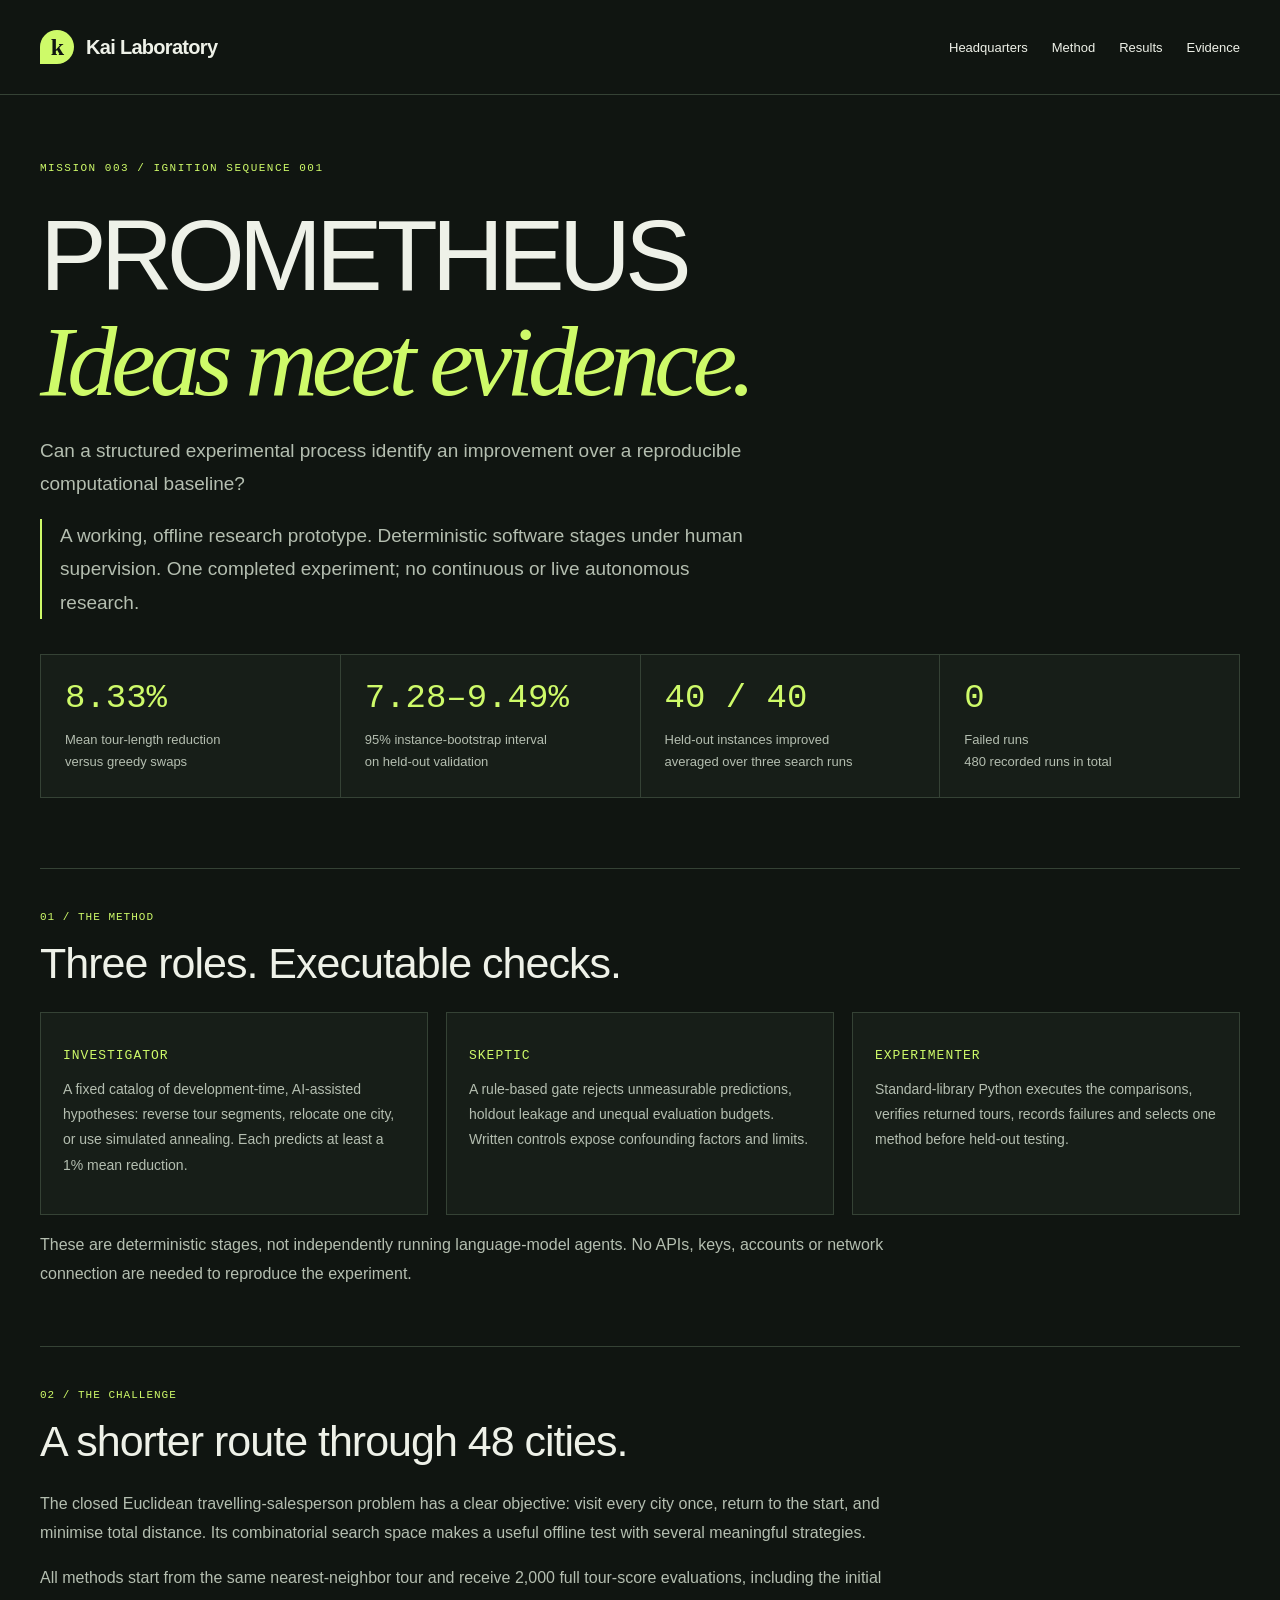
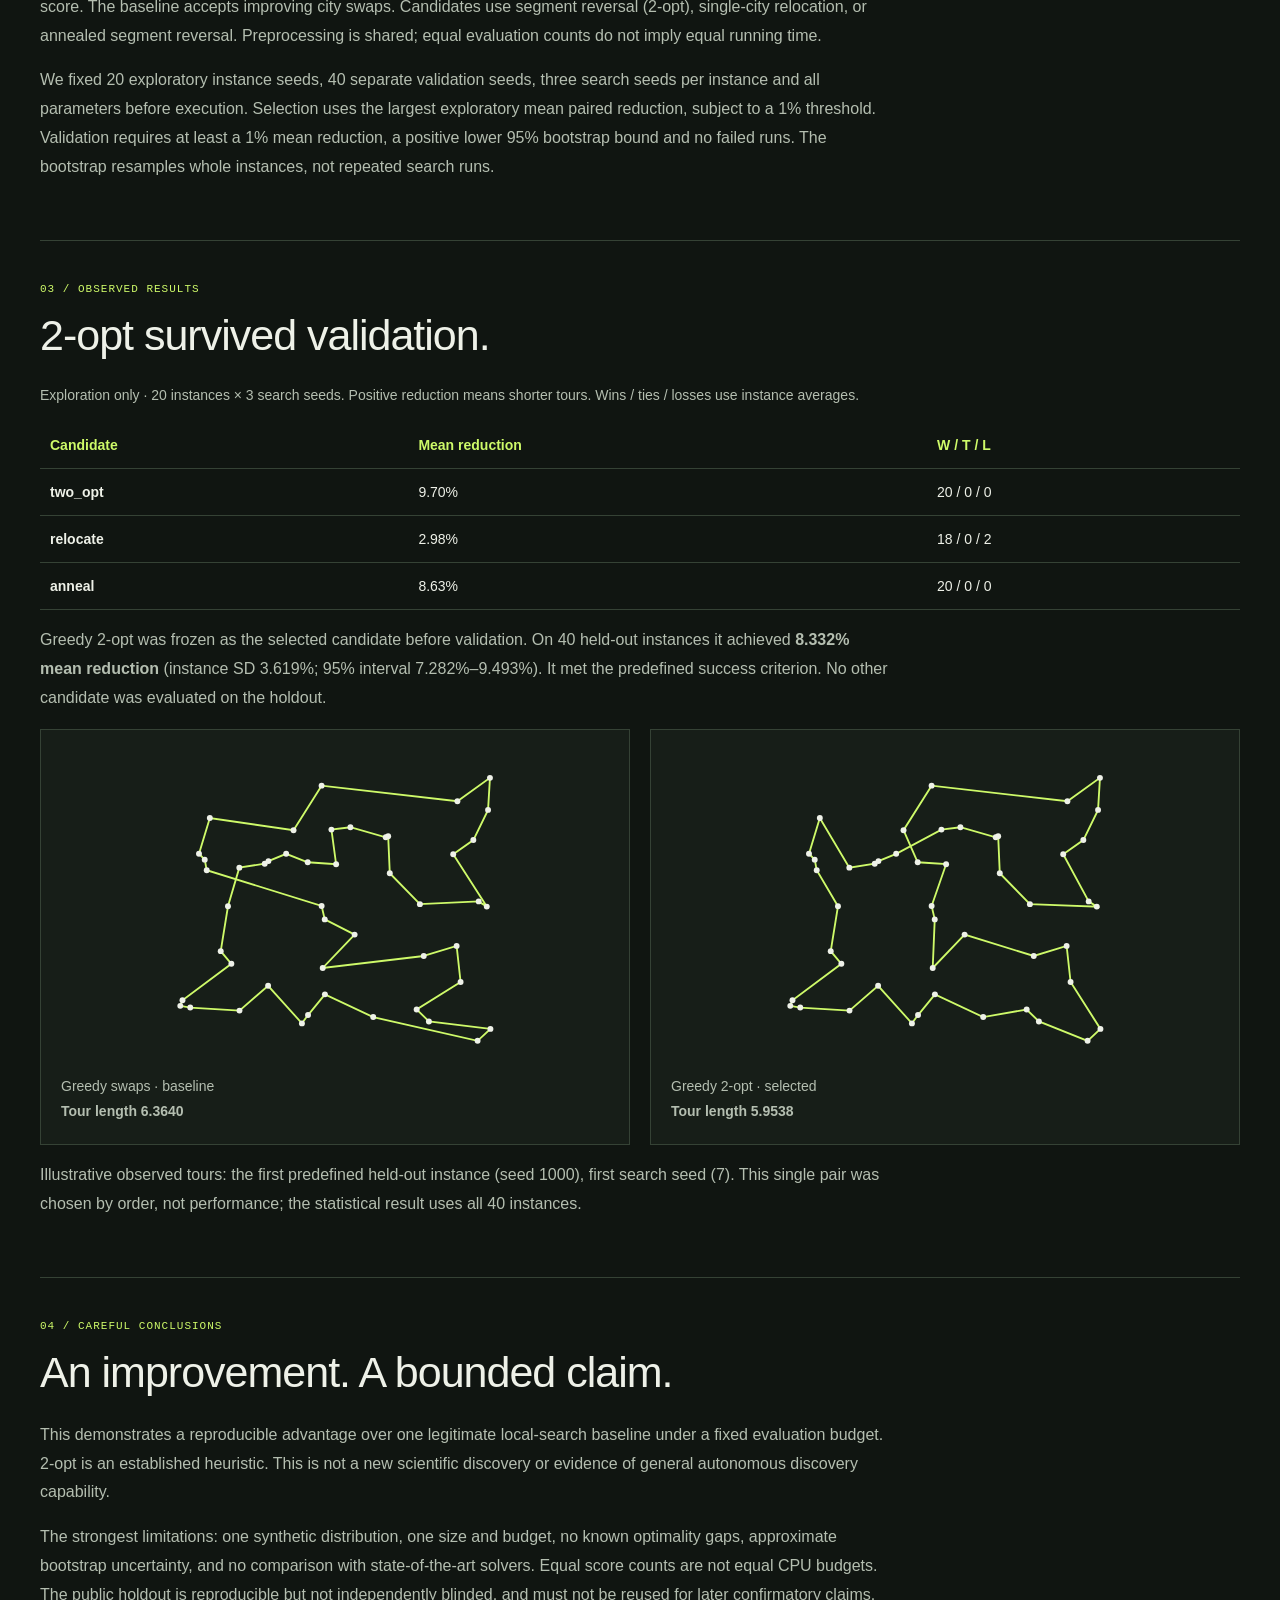
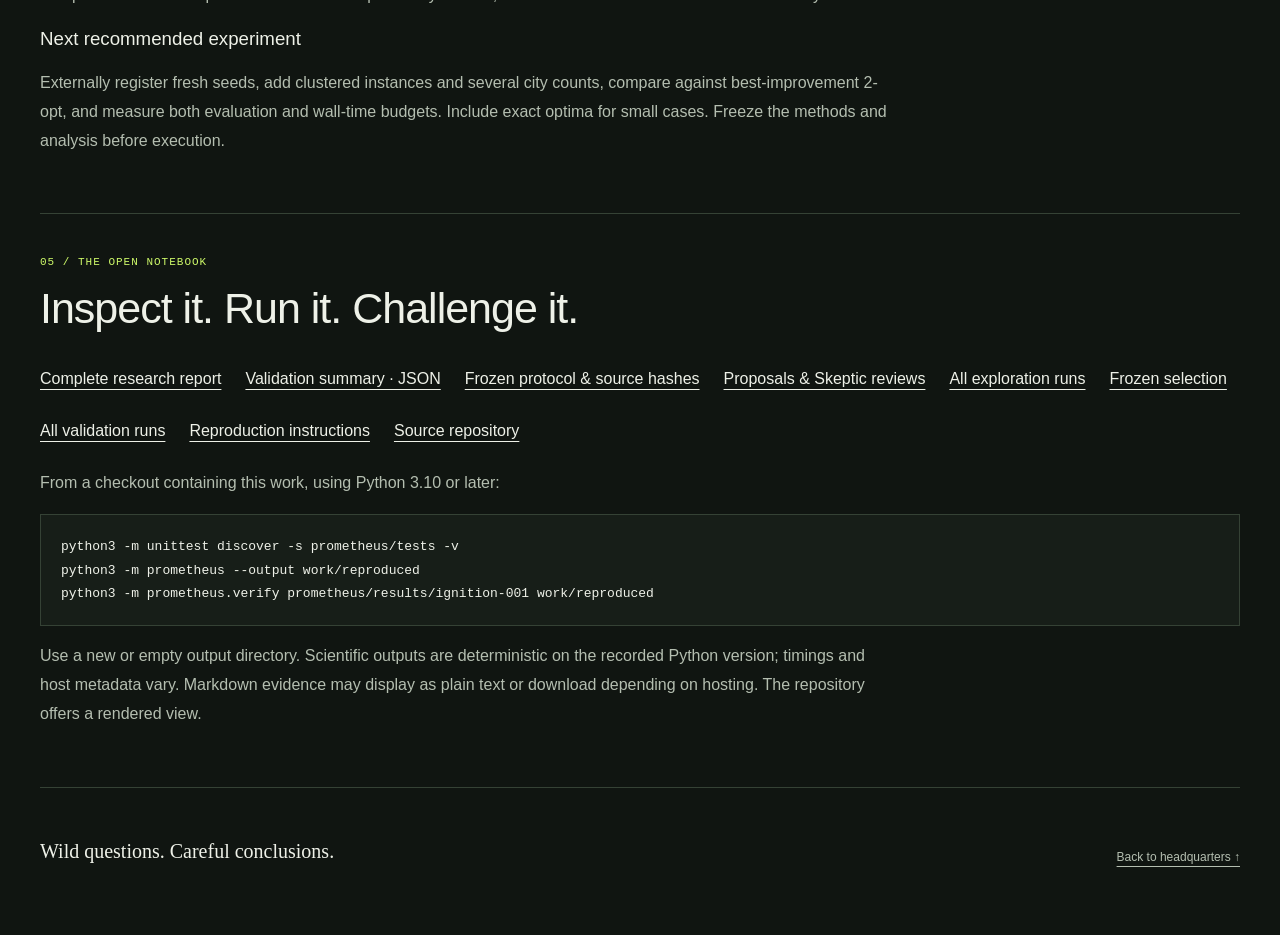
==== prometheus/index.html @ f73d8e14 "Build PROMETHEUS reproducible discovery prototype and research evidence" ====
<!doctype html>
<html lang="en-GB"><head><meta charset="utf-8"><meta name="viewport" content="width=device-width,initial-scale=1">
<title>PROMETHEUS — Experimental Discovery | Kai Laboratory</title>
<meta name="description" content="A reproducible offline search experiment: hypotheses, criticism, controlled testing and held-out evidence.">
<link rel="icon" href="data:image/svg+xml,%3Csvg xmlns='http://www.w3.org/2000/svg' viewBox='0 0 40 40'%3E%3Crect width='40' height='40' rx='20' fill='%23cefa69'/%3E%3Ctext x='12' y='29' font-size='30' fill='%23101511'%3Ek%3C/text%3E%3C/svg%3E">
<style>
:root{color-scheme:dark;--bg:#101511;--panel:#171e18;--line:#354235;--text:#eef1e8;--muted:#b4beb0;--acid:#cefa69;--mono:ui-monospace,SFMono-Regular,Consolas,monospace}*{box-sizing:border-box}html{scroll-behavior:smooth;scroll-padding-top:24px}body{margin:0;background:var(--bg);color:var(--text);font-family:-apple-system,BlinkMacSystemFont,"Segoe UI",sans-serif;-webkit-font-smoothing:antialiased}a{color:inherit;text-underline-offset:5px}a:hover{color:var(--acid)}a:focus-visible,summary:focus-visible{outline:2px solid var(--acid);outline-offset:6px}.wrap{width:min(1200px,calc(100% - 40px));margin:auto}.skip{position:absolute;left:20px;top:-100px;z-index:10;background:var(--acid);color:var(--bg);padding:15px}.skip:focus{top:10px}header{border-bottom:1px solid var(--line)}.header{display:flex;flex-wrap:wrap;align-items:center;justify-content:space-between;gap:22px;padding:25px 0}.brand{display:flex;align-items:center;gap:12px;text-decoration:none;font-weight:750;font-size:20px;letter-spacing:-.7px}.mark{display:grid;place-items:center;width:34px;height:34px;background:var(--acid);color:var(--bg);font:700 24px Georgia,serif;border-radius:50% 50% 50% 0}nav{display:flex;flex-wrap:wrap;gap:8px 24px;font-size:13px}nav a{display:inline-flex;align-items:center;min-height:44px;padding:8px 0;text-decoration:none}.eyebrow,.tag,.meta{font:11px/1.6 var(--mono);letter-spacing:1.5px;text-transform:uppercase}.eyebrow{color:var(--acid);margin:0 0 25px}.dot{display:inline-block;width:6px;height:6px;background:var(--acid);border-radius:50%;margin-right:9px}.hero{padding:64px 0 0}.hero-grid{display:grid;gap:40px}.hero h1{font-size:clamp(53px,8.4vw,108px);font-weight:500;line-height:.99;letter-spacing:-.065em;margin:0;max-width:850px}.hero h1 em{font-family:Georgia,serif;font-weight:400;color:var(--acid)}.intro{font-size:17px;line-height:1.75;color:var(--muted);max-width:510px;margin:30px 0}.actions{display:flex;flex-wrap:wrap;gap:14px 25px;align-items:center}.button{display:inline-flex;justify-content:space-between;gap:35px;align-items:center;background:var(--acid);color:var(--bg);padding:17px 21px;text-decoration:none;font-size:14px;font-weight:650;min-height:48px}.button:hover{background:#e2ffac;color:var(--bg)}.text-link{font-size:14px;padding:12px 0}.instrument{position:relative;min-height:340px;display:grid;place-items:center;overflow:hidden;background:radial-gradient(ellipse at center,#536c262b,transparent 65%),linear-gradient(#28332155 1px,transparent 1px),linear-gradient(90deg,#28332155 1px,transparent 1px);background-size:auto,38px 38px,38px 38px;border:1px solid var(--line)}.instrument svg{width:min(100%,390px);height:auto;padding:25px}.instrument .label{position:absolute;left:17px;top:14px;color:var(--muted);font:10px var(--mono);letter-spacing:1px}.instrument .caption{position:absolute;bottom:14px;left:17px;color:var(--acid);font:10px var(--mono)}.status-strip{margin-top:55px;padding:18px 0;border-top:1px solid var(--line);border-bottom:1px solid var(--line);display:flex;justify-content:space-between;flex-wrap:wrap;gap:12px;font:11px/1.6 var(--mono);color:var(--muted)}.status-strip strong{color:var(--acid);font-weight:400}section{padding:75px 0;scroll-margin-top:20px}.section-head{display:grid;gap:16px;margin-bottom:35px}.section-head h2{font-size:clamp(33px,4.5vw,54px);font-weight:450;line-height:1.1;letter-spacing:-2px;margin:0}.section-head p{max-width:470px;margin:0;color:var(--muted);line-height:1.7;font-size:15px}.number{color:var(--acid);font:11px var(--mono);letter-spacing:1px;margin-bottom:16px;display:block}.divisions{display:grid;border-top:1px solid var(--line);border-left:1px solid var(--line)}.division{padding:28px;border-right:1px solid var(--line);border-bottom:1px solid var(--line);background:var(--panel)}.division .symbol{display:block;color:var(--acid);font:36px Georgia,serif;margin-bottom:35px}.division h3{font-size:24px;font-weight:500;margin:0 0 15px;letter-spacing:-.5px}.division p{color:var(--muted);font-size:14px;line-height:1.8;margin:0}.division small{display:block;margin-top:26px;color:var(--muted);font:10px var(--mono);letter-spacing:1px}.log-section{border-top:1px solid var(--line)}.log{border-top:1px solid var(--line)}.entry{padding:25px 0;border-bottom:1px solid var(--line);display:grid;gap:12px}.entry .meta{color:var(--muted);letter-spacing:.5px}.entry h3{font-size:19px;font-weight:500;margin:0 0 10px}.entry p{font-size:14px;color:var(--muted);line-height:1.75;margin:0;max-width:620px}.tag{align-self:start;justify-self:start;border:1px solid var(--line);padding:4px 9px;letter-spacing:.5px;font-size:10px}.tag.active{color:var(--acid);border-color:#6f8544}.results{display:flex;flex-wrap:wrap;gap:25px;margin:20px 0}.result strong{font:32px/1.2 var(--mono);display:block;letter-spacing:-2px}.result span{font-size:11px;color:var(--muted)}.finding{border-left:2px solid var(--acid);padding-left:16px!important;color:var(--text)!important}.invention{border:1px solid var(--line);background:var(--panel);display:grid}.tool-copy{padding:30px}.tool-copy h3{font-size:clamp(32px,5vw,55px);font-weight:450;letter-spacing:-2px;line-height:1.1;margin:24px 0}.tool-copy p{color:var(--muted);font-size:15px;line-height:1.8;max-width:500px}.tool-copy .button{margin-top:18px}.tool-diagram{padding:30px;background:#20291b;display:flex;flex-direction:column;justify-content:center;font:12px var(--mono)}.tool-diagram p{margin:0 0 25px;color:var(--muted);font-size:10px;letter-spacing:1px}.formula-row{padding:17px 0;border-bottom:1px solid #46523c;display:flex;justify-content:space-between;gap:15px}.formula-row:last-child{border:0;color:var(--acid);font-size:19px;margin-top:10px}.tool-diagram small{font:11px/1.6 var(--mono);color:var(--muted);margin-top:25px}.principles{display:grid;gap:35px}.manifesto{font:clamp(28px,4vw,44px)/1.25 Georgia,serif;letter-spacing:-1px;margin:0;max-width:450px}.manifesto em{color:var(--acid)}details{border-bottom:1px solid var(--line);padding:20px 0}details:first-child{border-top:1px solid var(--line)}summary{cursor:pointer;font-size:16px;line-height:1.6;min-height:28px}details p{font-size:14px;line-height:1.8;color:var(--muted);max-width:570px}.closing{padding:45px 0;border-top:1px solid var(--line);color:var(--muted);display:flex;flex-wrap:wrap;justify-content:space-between;gap:25px;font-size:12px;line-height:1.8}.closing p{margin:0;max-width:530px}.closing a{display:inline-flex;align-items:center;min-height:44px;padding:4px 0}.footer-motto{font-family:Georgia,serif;color:var(--text);font-size:20px!important;margin-bottom:14px!important}@media(min-width:650px){.wrap{width:min(1200px,calc(100% - 80px))}.divisions{grid-template-columns:repeat(2,1fr)}.entry{grid-template-columns:140px 1fr}.entry .tag{grid-column:2}.section-head{grid-template-columns:1fr 1fr;align-items:end}.invention{grid-template-columns:1.2fr 1fr}.principles{grid-template-columns:1fr 1.3fr;gap:70px}.tool-copy,.tool-diagram{padding:40px}section{padding:95px 0}}@media(min-width:1000px){.hero{padding-top:85px}.hero-grid{grid-template-columns:1.5fr 1fr;align-items:center;gap:55px}.instrument{min-height:430px}.divisions{grid-template-columns:repeat(4,1fr)}.entry{grid-template-columns:165px 1fr 110px;gap:30px}.entry .tag{grid-column:auto}.hero h1{font-size:96px}.hero .intro{max-width:480px}}@media(prefers-reduced-motion:reduce){html{scroll-behavior:auto}}@media(forced-colors:active){.button,.mark{border:1px solid ButtonText}.instrument svg{forced-color-adjust:none}}

.research-hero{padding:65px 0 35px}h1{font-size:clamp(43px,9vw,100px);letter-spacing:-.06em;line-height:1.05;font-weight:500;margin:20px 0;overflow-wrap:anywhere}h1 em{font-family:Georgia,serif;color:var(--acid)}.lede{max-width:720px;color:var(--muted);font-size:19px;line-height:1.75}.research-section{padding:42px 0;border-top:1px solid var(--line)}.research-section h2{font-size:clamp(27px,5vw,43px);font-weight:450;letter-spacing:-1px;margin:8px 0 24px}.research-section h3{font-weight:500}.research-section p,.research-section li{color:var(--muted);line-height:1.8;max-width:850px}.metrics{display:grid;grid-template-columns:repeat(auto-fit,minmax(190px,1fr));gap:1px;background:var(--line);border:1px solid var(--line);margin:35px 0}.metric{background:var(--panel);padding:24px}.metric strong{display:block;color:var(--acid);font:34px var(--mono);margin-bottom:12px}.metric span{font-size:13px;line-height:1.7;color:var(--muted)}.roles{display:grid;grid-template-columns:repeat(auto-fit,minmax(min(100%,240px),1fr));gap:18px}.role{background:var(--panel);border:1px solid var(--line);padding:22px}.role h3{color:var(--acid);font:13px var(--mono);letter-spacing:1px}.role p{font-size:14px}table{border-collapse:collapse;width:100%;font-size:14px}th,td{padding:15px 10px;border-bottom:1px solid var(--line);text-align:left;overflow-wrap:anywhere}caption{text-align:left;color:var(--muted);padding-bottom:15px;line-height:1.7}thead th{color:var(--acid)}.tours{display:grid;grid-template-columns:repeat(auto-fit,minmax(min(100%,260px),1fr));gap:20px}figure{margin:0;padding:20px;background:var(--panel);border:1px solid var(--line)}figure svg{width:100%;height:auto;max-height:320px}figcaption{color:var(--muted);font-size:14px;line-height:1.8}pre{overflow:auto;max-width:100%;padding:20px;background:var(--panel);border:1px solid var(--line);font:13px/1.8 var(--mono)}.evidence-links{display:flex;flex-wrap:wrap;gap:8px 24px}.evidence-links a{display:inline-flex;align-items:center;min-height:44px}.note{border-left:2px solid var(--acid);padding-left:18px}@media(max-width:420px){th,td{padding:12px 5px;font-size:12px}}@media(prefers-reduced-motion:reduce){html{scroll-behavior:auto}}
</style></head><body>
<a class="skip" href="#main">Skip to content</a>
<header><div class="wrap header"><a class="brand" href="../index.html"><span class="mark" aria-hidden="true">k</span>Kai Laboratory</a><nav aria-label="Research navigation"><a href="../index.html">Headquarters</a><a href="#method">Method</a><a href="#results">Results</a><a href="#evidence">Evidence</a></nav></div></header>
<main id="main" class="wrap"><div class="research-hero"><p class="eyebrow">MISSION 003 / IGNITION SEQUENCE 001</p><h1>PROMETHEUS<br><em>Ideas meet evidence.</em></h1><p class="lede">Can a structured experimental process identify an improvement over a reproducible computational baseline?</p><p class="note lede">A working, offline research prototype. Deterministic software stages under human supervision. One completed experiment; no continuous or live autonomous research.</p>
<div class="metrics" aria-label="Held-out validation results"><div class="metric"><strong>8.33%</strong><span>Mean tour-length reduction<br>versus greedy swaps</span></div><div class="metric"><strong>7.28–9.49%</strong><span>95% instance-bootstrap interval<br>on held-out validation</span></div><div class="metric"><strong>40 / 40</strong><span>Held-out instances improved<br>averaged over three search runs</span></div><div class="metric"><strong>0</strong><span>Failed runs<br>480 recorded runs in total</span></div></div></div>
<section id="method" class="research-section" aria-labelledby="method-title"><span class="number">01 / THE METHOD</span><h2 id="method-title">Three roles. Executable checks.</h2><div class="roles"><article class="role"><h3>INVESTIGATOR</h3><p>A fixed catalog of development-time, AI-assisted hypotheses: reverse tour segments, relocate one city, or use simulated annealing. Each predicts at least a 1% mean reduction.</p></article><article class="role"><h3>SKEPTIC</h3><p>A rule-based gate rejects unmeasurable predictions, holdout leakage and unequal evaluation budgets. Written controls expose confounding factors and limits.</p></article><article class="role"><h3>EXPERIMENTER</h3><p>Standard-library Python executes the comparisons, verifies returned tours, records failures and selects one method before held-out testing.</p></article></div><p>These are deterministic stages, not independently running language-model agents. No APIs, keys, accounts or network connection are needed to reproduce the experiment.</p></section>
<section class="research-section" aria-labelledby="challenge-title"><span class="number">02 / THE CHALLENGE</span><h2 id="challenge-title">A shorter route through 48 cities.</h2><p>The closed Euclidean travelling-salesperson problem has a clear objective: visit every city once, return to the start, and minimise total distance. Its combinatorial search space makes a useful offline test with several meaningful strategies.</p><p>All methods start from the same nearest-neighbor tour and receive 2,000 full tour-score evaluations, including the initial score. The baseline accepts improving city swaps. Candidates use segment reversal (2-opt), single-city relocation, or annealed segment reversal. Preprocessing is shared; equal evaluation counts do not imply equal running time.</p><p>We fixed 20 exploratory instance seeds, 40 separate validation seeds, three search seeds per instance and all parameters before execution. Selection uses the largest exploratory mean paired reduction, subject to a 1% threshold. Validation requires at least a 1% mean reduction, a positive lower 95% bootstrap bound and no failed runs. The bootstrap resamples whole instances, not repeated search runs.</p></section>
<section id="results" class="research-section" aria-labelledby="results-title"><span class="number">03 / OBSERVED RESULTS</span><h2 id="results-title">2-opt survived validation.</h2><table><caption>Exploration only · 20 instances × 3 search seeds. Positive reduction means shorter tours. Wins / ties / losses use instance averages.</caption><thead><tr><th scope="col">Candidate</th><th scope="col">Mean reduction</th><th scope="col">W / T / L</th></tr></thead><tbody><tr><th scope='row'>two_opt</th><td>9.70%</td><td>20 / 0 / 0</td></tr><tr><th scope='row'>relocate</th><td>2.98%</td><td>18 / 0 / 2</td></tr><tr><th scope='row'>anneal</th><td>8.63%</td><td>20 / 0 / 0</td></tr></tbody></table><p>Greedy 2-opt was frozen as the selected candidate before validation. On 40 held-out instances it achieved <strong>8.332% mean reduction</strong> (instance SD 3.619%; 95% interval 7.282%–9.493%). It met the predefined success criterion. No other candidate was evaluated on the holdout.</p><div class="tours"><figure><svg viewBox="0 0 300 260" role="img" aria-label="Closed tour of 48 cities using Greedy swaps · baseline"><polyline points="222.11,167.36 248.82,159.16 252.04,188.51 216.35,210.86 226.30,220.55 276.29,226.62 265.85,236.28 181.05,216.97 141.81,198.53 128.09,215.36 123.12,222.14 95.66,191.61 72.40,211.74 32.39,209.28 24.30,207.89 26.06,203.37 65.81,173.70 57.15,163.43 63.05,126.96 72.27,95.59 92.90,92.37 95.93,90.28 110.32,84.33 127.82,91.21 150.91,92.79 147.10,64.66 162.51,62.75 191.24,70.93 193.21,70.09 194.52,100.13 219.00,125.26 266.75,123.00 273.32,127.24 246.05,84.64 262.40,73.18 274.36,48.67 275.90,22.63 249.46,41.65 139.10,28.96 116.30,65.16 48.30,55.26 39.50,84.26 44.14,89.09 45.78,97.65 139.13,126.70 141.66,137.63 165.94,149.98 140.02,177.11 222.11,167.36" fill="none" stroke="#cefa69" stroke-width="1.5"/><g fill="#eef1e8"><circle cx="222.11" cy="167.36" r="2.4"/><circle cx="45.78" cy="97.65" r="2.4"/><circle cx="141.66" cy="137.63" r="2.4"/><circle cx="274.36" cy="48.67" r="2.4"/><circle cx="194.52" cy="100.13" r="2.4"/><circle cx="147.10" cy="64.66" r="2.4"/><circle cx="193.21" cy="70.09" r="2.4"/><circle cx="139.10" cy="28.96" r="2.4"/><circle cx="273.32" cy="127.24" r="2.4"/><circle cx="140.02" cy="177.11" r="2.4"/><circle cx="128.09" cy="215.36" r="2.4"/><circle cx="26.06" cy="203.37" r="2.4"/><circle cx="141.81" cy="198.53" r="2.4"/><circle cx="265.85" cy="236.28" r="2.4"/><circle cx="65.81" cy="173.70" r="2.4"/><circle cx="48.30" cy="55.26" r="2.4"/><circle cx="44.14" cy="89.09" r="2.4"/><circle cx="24.30" cy="207.89" r="2.4"/><circle cx="95.66" cy="191.61" r="2.4"/><circle cx="162.51" cy="62.75" r="2.4"/><circle cx="95.93" cy="90.28" r="2.4"/><circle cx="191.24" cy="70.93" r="2.4"/><circle cx="181.05" cy="216.97" r="2.4"/><circle cx="246.05" cy="84.64" r="2.4"/><circle cx="139.13" cy="126.70" r="2.4"/><circle cx="92.90" cy="92.37" r="2.4"/><circle cx="275.90" cy="22.63" r="2.4"/><circle cx="57.15" cy="163.43" r="2.4"/><circle cx="39.50" cy="84.26" r="2.4"/><circle cx="226.30" cy="220.55" r="2.4"/><circle cx="116.30" cy="65.16" r="2.4"/><circle cx="248.82" cy="159.16" r="2.4"/><circle cx="150.91" cy="92.79" r="2.4"/><circle cx="110.32" cy="84.33" r="2.4"/><circle cx="219.00" cy="125.26" r="2.4"/><circle cx="72.40" cy="211.74" r="2.4"/><circle cx="216.35" cy="210.86" r="2.4"/><circle cx="262.40" cy="73.18" r="2.4"/><circle cx="252.04" cy="188.51" r="2.4"/><circle cx="127.82" cy="91.21" r="2.4"/><circle cx="165.94" cy="149.98" r="2.4"/><circle cx="63.05" cy="126.96" r="2.4"/><circle cx="266.75" cy="123.00" r="2.4"/><circle cx="123.12" cy="222.14" r="2.4"/><circle cx="276.29" cy="226.62" r="2.4"/><circle cx="32.39" cy="209.28" r="2.4"/><circle cx="72.27" cy="95.59" r="2.4"/><circle cx="249.46" cy="41.65" r="2.4"/></g></svg><figcaption>Greedy swaps · baseline<br><strong>Tour length 6.3640</strong></figcaption></figure><figure><svg viewBox="0 0 300 260" role="img" aria-label="Closed tour of 48 cities using Greedy 2-opt · selected"><polyline points="141.66,137.63 139.13,126.70 150.91,92.79 127.82,91.21 116.30,65.16 139.10,28.96 249.46,41.65 275.90,22.63 274.36,48.67 262.40,73.18 246.05,84.64 266.75,123.00 273.32,127.24 219.00,125.26 194.52,100.13 193.21,70.09 191.24,70.93 162.51,62.75 147.10,64.66 110.32,84.33 95.93,90.28 92.90,92.37 72.27,95.59 48.30,55.26 39.50,84.26 44.14,89.09 45.78,97.65 63.05,126.96 57.15,163.43 65.81,173.70 26.06,203.37 24.30,207.89 32.39,209.28 72.40,211.74 95.66,191.61 123.12,222.14 128.09,215.36 141.81,198.53 181.05,216.97 216.35,210.86 226.30,220.55 265.85,236.28 276.29,226.62 252.04,188.51 248.82,159.16 222.11,167.36 165.94,149.98 140.02,177.11 141.66,137.63" fill="none" stroke="#cefa69" stroke-width="1.5"/><g fill="#eef1e8"><circle cx="222.11" cy="167.36" r="2.4"/><circle cx="45.78" cy="97.65" r="2.4"/><circle cx="141.66" cy="137.63" r="2.4"/><circle cx="274.36" cy="48.67" r="2.4"/><circle cx="194.52" cy="100.13" r="2.4"/><circle cx="147.10" cy="64.66" r="2.4"/><circle cx="193.21" cy="70.09" r="2.4"/><circle cx="139.10" cy="28.96" r="2.4"/><circle cx="273.32" cy="127.24" r="2.4"/><circle cx="140.02" cy="177.11" r="2.4"/><circle cx="128.09" cy="215.36" r="2.4"/><circle cx="26.06" cy="203.37" r="2.4"/><circle cx="141.81" cy="198.53" r="2.4"/><circle cx="265.85" cy="236.28" r="2.4"/><circle cx="65.81" cy="173.70" r="2.4"/><circle cx="48.30" cy="55.26" r="2.4"/><circle cx="44.14" cy="89.09" r="2.4"/><circle cx="24.30" cy="207.89" r="2.4"/><circle cx="95.66" cy="191.61" r="2.4"/><circle cx="162.51" cy="62.75" r="2.4"/><circle cx="95.93" cy="90.28" r="2.4"/><circle cx="191.24" cy="70.93" r="2.4"/><circle cx="181.05" cy="216.97" r="2.4"/><circle cx="246.05" cy="84.64" r="2.4"/><circle cx="139.13" cy="126.70" r="2.4"/><circle cx="92.90" cy="92.37" r="2.4"/><circle cx="275.90" cy="22.63" r="2.4"/><circle cx="57.15" cy="163.43" r="2.4"/><circle cx="39.50" cy="84.26" r="2.4"/><circle cx="226.30" cy="220.55" r="2.4"/><circle cx="116.30" cy="65.16" r="2.4"/><circle cx="248.82" cy="159.16" r="2.4"/><circle cx="150.91" cy="92.79" r="2.4"/><circle cx="110.32" cy="84.33" r="2.4"/><circle cx="219.00" cy="125.26" r="2.4"/><circle cx="72.40" cy="211.74" r="2.4"/><circle cx="216.35" cy="210.86" r="2.4"/><circle cx="262.40" cy="73.18" r="2.4"/><circle cx="252.04" cy="188.51" r="2.4"/><circle cx="127.82" cy="91.21" r="2.4"/><circle cx="165.94" cy="149.98" r="2.4"/><circle cx="63.05" cy="126.96" r="2.4"/><circle cx="266.75" cy="123.00" r="2.4"/><circle cx="123.12" cy="222.14" r="2.4"/><circle cx="276.29" cy="226.62" r="2.4"/><circle cx="32.39" cy="209.28" r="2.4"/><circle cx="72.27" cy="95.59" r="2.4"/><circle cx="249.46" cy="41.65" r="2.4"/></g></svg><figcaption>Greedy 2-opt · selected<br><strong>Tour length 5.9538</strong></figcaption></figure></div><p>Illustrative observed tours: the first predefined held-out instance (seed 1000), first search seed (7). This single pair was chosen by order, not performance; the statistical result uses all 40 instances.</p></section>
<section class="research-section" aria-labelledby="limits-title"><span class="number">04 / CAREFUL CONCLUSIONS</span><h2 id="limits-title">An improvement. A bounded claim.</h2><p>This demonstrates a reproducible advantage over one legitimate local-search baseline under a fixed evaluation budget. 2-opt is an established heuristic. This is not a new scientific discovery or evidence of general autonomous discovery capability.</p><p>The strongest limitations: one synthetic distribution, one size and budget, no known optimality gaps, approximate bootstrap uncertainty, and no comparison with state-of-the-art solvers. Equal score counts are not equal CPU budgets. The public holdout is reproducible but not independently blinded, and must not be reused for later confirmatory claims.</p><h3>Next recommended experiment</h3><p>Externally register fresh seeds, add clustered instances and several city counts, compare against best-improvement 2-opt, and measure both evaluation and wall-time budgets. Include exact optima for small cases. Freeze the methods and analysis before execution.</p></section>
<section id="evidence" class="research-section" aria-labelledby="evidence-title"><span class="number">05 / THE OPEN NOTEBOOK</span><h2 id="evidence-title">Inspect it. Run it. Challenge it.</h2><div class="evidence-links"><a href="results/ignition-001/report.md">Complete research report</a><a href="results/ignition-001/summary.json">Validation summary · JSON</a><a href="results/ignition-001/manifest.json">Frozen protocol &amp; source hashes</a><a href="results/ignition-001/reviews.json">Proposals &amp; Skeptic reviews</a><a href="results/ignition-001/exploration.json">All exploration runs</a><a href="results/ignition-001/selection.json">Frozen selection</a><a href="results/ignition-001/validation.json">All validation runs</a><a href="README.md">Reproduction instructions</a><a href="https://github.com/KaiExperiment/kai-laboratory/tree/main/prometheus">Source repository</a></div><p>From a checkout containing this work, using Python 3.10 or later:</p><pre><code>python3 -m unittest discover -s prometheus/tests -v
python3 -m prometheus --output work/reproduced
python3 -m prometheus.verify prometheus/results/ignition-001 work/reproduced</code></pre><p>Use a new or empty output directory. Scientific outputs are deterministic on the recorded Python version; timings and host metadata vary. Markdown evidence may display as plain text or download depending on hosting. The repository offers a rendered view.</p></section></main>
<footer class="wrap closing"><p class="footer-motto">Wild questions. Careful conclusions.</p><a href="../index.html">Back to headquarters ↑</a></footer></body></html>
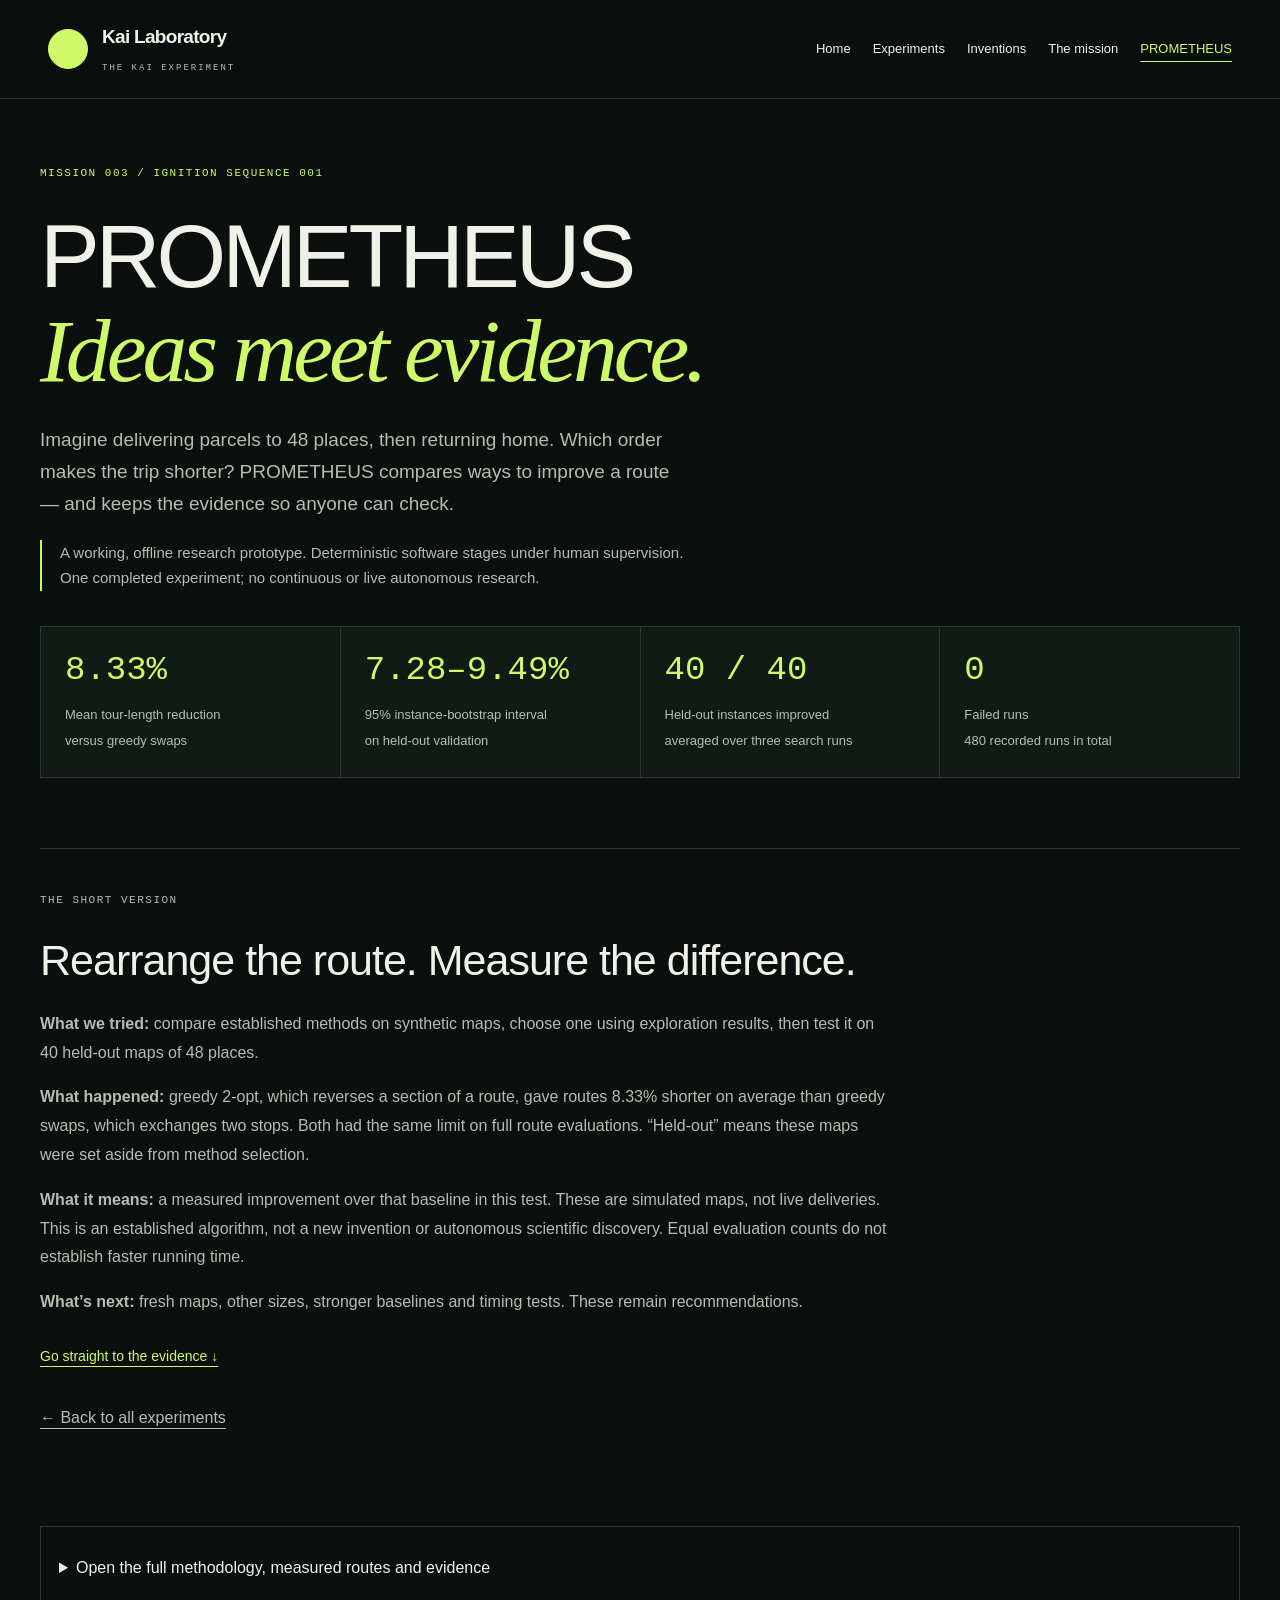
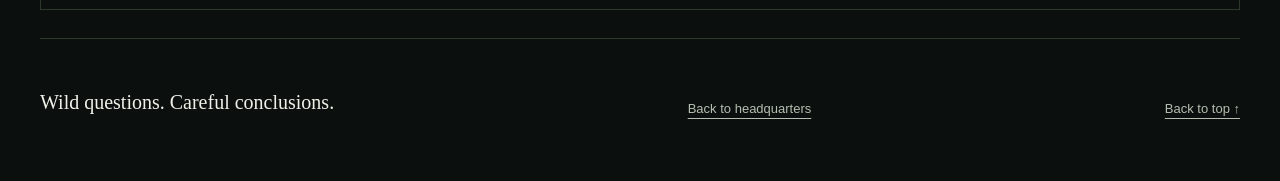
==== commit fa709bf9: "Build Mission 004 visitor experience for founder review" ====
--- a/prometheus/index.html
+++ b/prometheus/index.html
@@ -7,16 +7,16 @@
 :root{color-scheme:dark;--bg:#101511;--panel:#171e18;--line:#354235;--text:#eef1e8;--muted:#b4beb0;--acid:#cefa69;--mono:ui-monospace,SFMono-Regular,Consolas,monospace}*{box-sizing:border-box}html{scroll-behavior:smooth;scroll-padding-top:24px}body{margin:0;background:var(--bg);color:var(--text);font-family:-apple-system,BlinkMacSystemFont,"Segoe UI",sans-serif;-webkit-font-smoothing:antialiased}a{color:inherit;text-underline-offset:5px}a:hover{color:var(--acid)}a:focus-visible,summary:focus-visible{outline:2px solid var(--acid);outline-offset:6px}.wrap{width:min(1200px,calc(100% - 40px));margin:auto}.skip{position:absolute;left:20px;top:-100px;z-index:10;background:var(--acid);color:var(--bg);padding:15px}.skip:focus{top:10px}header{border-bottom:1px solid var(--line)}.header{display:flex;flex-wrap:wrap;align-items:center;justify-content:space-between;gap:22px;padding:25px 0}.brand{display:flex;align-items:center;gap:12px;text-decoration:none;font-weight:750;font-size:20px;letter-spacing:-.7px}.mark{display:grid;place-items:center;width:34px;height:34px;background:var(--acid);color:var(--bg);font:700 24px Georgia,serif;border-radius:50% 50% 50% 0}nav{display:flex;flex-wrap:wrap;gap:8px 24px;font-size:13px}nav a{display:inline-flex;align-items:center;min-height:44px;padding:8px 0;text-decoration:none}.eyebrow,.tag,.meta{font:11px/1.6 var(--mono);letter-spacing:1.5px;text-transform:uppercase}.eyebrow{color:var(--acid);margin:0 0 25px}.dot{display:inline-block;width:6px;height:6px;background:var(--acid);border-radius:50%;margin-right:9px}.hero{padding:64px 0 0}.hero-grid{display:grid;gap:40px}.hero h1{font-size:clamp(53px,8.4vw,108px);font-weight:500;line-height:.99;letter-spacing:-.065em;margin:0;max-width:850px}.hero h1 em{font-family:Georgia,serif;font-weight:400;color:var(--acid)}.intro{font-size:17px;line-height:1.75;color:var(--muted);max-width:510px;margin:30px 0}.actions{display:flex;flex-wrap:wrap;gap:14px 25px;align-items:center}.button{display:inline-flex;justify-content:space-between;gap:35px;align-items:center;background:var(--acid);color:var(--bg);padding:17px 21px;text-decoration:none;font-size:14px;font-weight:650;min-height:48px}.button:hover{background:#e2ffac;color:var(--bg)}.text-link{font-size:14px;padding:12px 0}.instrument{position:relative;min-height:340px;display:grid;place-items:center;overflow:hidden;background:radial-gradient(ellipse at center,#536c262b,transparent 65%),linear-gradient(#28332155 1px,transparent 1px),linear-gradient(90deg,#28332155 1px,transparent 1px);background-size:auto,38px 38px,38px 38px;border:1px solid var(--line)}.instrument svg{width:min(100%,390px);height:auto;padding:25px}.instrument .label{position:absolute;left:17px;top:14px;color:var(--muted);font:10px var(--mono);letter-spacing:1px}.instrument .caption{position:absolute;bottom:14px;left:17px;color:var(--acid);font:10px var(--mono)}.status-strip{margin-top:55px;padding:18px 0;border-top:1px solid var(--line);border-bottom:1px solid var(--line);display:flex;justify-content:space-between;flex-wrap:wrap;gap:12px;font:11px/1.6 var(--mono);color:var(--muted)}.status-strip strong{color:var(--acid);font-weight:400}section{padding:75px 0;scroll-margin-top:20px}.section-head{display:grid;gap:16px;margin-bottom:35px}.section-head h2{font-size:clamp(33px,4.5vw,54px);font-weight:450;line-height:1.1;letter-spacing:-2px;margin:0}.section-head p{max-width:470px;margin:0;color:var(--muted);line-height:1.7;font-size:15px}.number{color:var(--acid);font:11px var(--mono);letter-spacing:1px;margin-bottom:16px;display:block}.divisions{display:grid;border-top:1px solid var(--line);border-left:1px solid var(--line)}.division{padding:28px;border-right:1px solid var(--line);border-bottom:1px solid var(--line);background:var(--panel)}.division .symbol{display:block;color:var(--acid);font:36px Georgia,serif;margin-bottom:35px}.division h3{font-size:24px;font-weight:500;margin:0 0 15px;letter-spacing:-.5px}.division p{color:var(--muted);font-size:14px;line-height:1.8;margin:0}.division small{display:block;margin-top:26px;color:var(--muted);font:10px var(--mono);letter-spacing:1px}.log-section{border-top:1px solid var(--line)}.log{border-top:1px solid var(--line)}.entry{padding:25px 0;border-bottom:1px solid var(--line);display:grid;gap:12px}.entry .meta{color:var(--muted);letter-spacing:.5px}.entry h3{font-size:19px;font-weight:500;margin:0 0 10px}.entry p{font-size:14px;color:var(--muted);line-height:1.75;margin:0;max-width:620px}.tag{align-self:start;justify-self:start;border:1px solid var(--line);padding:4px 9px;letter-spacing:.5px;font-size:10px}.tag.active{color:var(--acid);border-color:#6f8544}.results{display:flex;flex-wrap:wrap;gap:25px;margin:20px 0}.result strong{font:32px/1.2 var(--mono);display:block;letter-spacing:-2px}.result span{font-size:11px;color:var(--muted)}.finding{border-left:2px solid var(--acid);padding-left:16px!important;color:var(--text)!important}.invention{border:1px solid var(--line);background:var(--panel);display:grid}.tool-copy{padding:30px}.tool-copy h3{font-size:clamp(32px,5vw,55px);font-weight:450;letter-spacing:-2px;line-height:1.1;margin:24px 0}.tool-copy p{color:var(--muted);font-size:15px;line-height:1.8;max-width:500px}.tool-copy .button{margin-top:18px}.tool-diagram{padding:30px;background:#20291b;display:flex;flex-direction:column;justify-content:center;font:12px var(--mono)}.tool-diagram p{margin:0 0 25px;color:var(--muted);font-size:10px;letter-spacing:1px}.formula-row{padding:17px 0;border-bottom:1px solid #46523c;display:flex;justify-content:space-between;gap:15px}.formula-row:last-child{border:0;color:var(--acid);font-size:19px;margin-top:10px}.tool-diagram small{font:11px/1.6 var(--mono);color:var(--muted);margin-top:25px}.principles{display:grid;gap:35px}.manifesto{font:clamp(28px,4vw,44px)/1.25 Georgia,serif;letter-spacing:-1px;margin:0;max-width:450px}.manifesto em{color:var(--acid)}details{border-bottom:1px solid var(--line);padding:20px 0}details:first-child{border-top:1px solid var(--line)}summary{cursor:pointer;font-size:16px;line-height:1.6;min-height:28px}details p{font-size:14px;line-height:1.8;color:var(--muted);max-width:570px}.closing{padding:45px 0;border-top:1px solid var(--line);color:var(--muted);display:flex;flex-wrap:wrap;justify-content:space-between;gap:25px;font-size:12px;line-height:1.8}.closing p{margin:0;max-width:530px}.closing a{display:inline-flex;align-items:center;min-height:44px;padding:4px 0}.footer-motto{font-family:Georgia,serif;color:var(--text);font-size:20px!important;margin-bottom:14px!important}@media(min-width:650px){.wrap{width:min(1200px,calc(100% - 80px))}.divisions{grid-template-columns:repeat(2,1fr)}.entry{grid-template-columns:140px 1fr}.entry .tag{grid-column:2}.section-head{grid-template-columns:1fr 1fr;align-items:end}.invention{grid-template-columns:1.2fr 1fr}.principles{grid-template-columns:1fr 1.3fr;gap:70px}.tool-copy,.tool-diagram{padding:40px}section{padding:95px 0}}@media(min-width:1000px){.hero{padding-top:85px}.hero-grid{grid-template-columns:1.5fr 1fr;align-items:center;gap:55px}.instrument{min-height:430px}.divisions{grid-template-columns:repeat(4,1fr)}.entry{grid-template-columns:165px 1fr 110px;gap:30px}.entry .tag{grid-column:auto}.hero h1{font-size:96px}.hero .intro{max-width:480px}}@media(prefers-reduced-motion:reduce){html{scroll-behavior:auto}}@media(forced-colors:active){.button,.mark{border:1px solid ButtonText}.instrument svg{forced-color-adjust:none}}
 
 .research-hero{padding:65px 0 35px}h1{font-size:clamp(43px,9vw,100px);letter-spacing:-.06em;line-height:1.05;font-weight:500;margin:20px 0;overflow-wrap:anywhere}h1 em{font-family:Georgia,serif;color:var(--acid)}.lede{max-width:720px;color:var(--muted);font-size:19px;line-height:1.75}.research-section{padding:42px 0;border-top:1px solid var(--line)}.research-section h2{font-size:clamp(27px,5vw,43px);font-weight:450;letter-spacing:-1px;margin:8px 0 24px}.research-section h3{font-weight:500}.research-section p,.research-section li{color:var(--muted);line-height:1.8;max-width:850px}.metrics{display:grid;grid-template-columns:repeat(auto-fit,minmax(190px,1fr));gap:1px;background:var(--line);border:1px solid var(--line);margin:35px 0}.metric{background:var(--panel);padding:24px}.metric strong{display:block;color:var(--acid);font:34px var(--mono);margin-bottom:12px}.metric span{font-size:13px;line-height:1.7;color:var(--muted)}.roles{display:grid;grid-template-columns:repeat(auto-fit,minmax(min(100%,240px),1fr));gap:18px}.role{background:var(--panel);border:1px solid var(--line);padding:22px}.role h3{color:var(--acid);font:13px var(--mono);letter-spacing:1px}.role p{font-size:14px}table{border-collapse:collapse;width:100%;font-size:14px}th,td{padding:15px 10px;border-bottom:1px solid var(--line);text-align:left;overflow-wrap:anywhere}caption{text-align:left;color:var(--muted);padding-bottom:15px;line-height:1.7}thead th{color:var(--acid)}.tours{display:grid;grid-template-columns:repeat(auto-fit,minmax(min(100%,260px),1fr));gap:20px}figure{margin:0;padding:20px;background:var(--panel);border:1px solid var(--line)}figure svg{width:100%;height:auto;max-height:320px}figcaption{color:var(--muted);font-size:14px;line-height:1.8}pre{overflow:auto;max-width:100%;padding:20px;background:var(--panel);border:1px solid var(--line);font:13px/1.8 var(--mono)}.evidence-links{display:flex;flex-wrap:wrap;gap:8px 24px}.evidence-links a{display:inline-flex;align-items:center;min-height:44px}.note{border-left:2px solid var(--acid);padding-left:18px}@media(max-width:420px){th,td{padding:12px 5px;font-size:12px}}@media(prefers-reduced-motion:reduce){html{scroll-behavior:auto}}
-</style></head><body>
+</style><link rel="stylesheet" href="../assets/laboratory.css"></head><body id="top">
 <a class="skip" href="#main">Skip to content</a>
-<header><div class="wrap header"><a class="brand" href="../index.html"><span class="mark" aria-hidden="true">k</span>Kai Laboratory</a><nav aria-label="Research navigation"><a href="../index.html">Headquarters</a><a href="#method">Method</a><a href="#results">Results</a><a href="#evidence">Evidence</a></nav></div></header>
-<main id="main" class="wrap"><div class="research-hero"><p class="eyebrow">MISSION 003 / IGNITION SEQUENCE 001</p><h1>PROMETHEUS<br><em>Ideas meet evidence.</em></h1><p class="lede">Can a structured experimental process identify an improvement over a reproducible computational baseline?</p><p class="note lede">A working, offline research prototype. Deterministic software stages under human supervision. One completed experiment; no continuous or live autonomous research.</p>
+<header><div class="shell masthead"><a class="brand" href="../index.html"><span class="mark" aria-hidden="true">k</span>Kai Laboratory<span class="brand-sub">THE KAI EXPERIMENT</span></a><details class="navigation"><summary>Explore the lab <span aria-hidden="true">+</span></summary><nav aria-label="Main navigation"><a href="../index.html">Home</a><a href="../experiments.html">Experiments</a><a href="../inventions.html">Inventions</a><a href="../mission.html">The mission</a><a href="../prometheus/index.html" aria-current="page">PROMETHEUS</a></nav></details><nav class="desktop-nav" aria-label="Main navigation"><a href="../index.html">Home</a><a href="../experiments.html">Experiments</a><a href="../inventions.html">Inventions</a><a href="../mission.html">The mission</a><a href="../prometheus/index.html" aria-current="page">PROMETHEUS</a></nav></div></header>
+<main id="main" class="wrap"><div class="research-hero"><p class="eyebrow">MISSION 003 / IGNITION SEQUENCE 001</p><h1>PROMETHEUS<br><em>Ideas meet evidence.</em></h1><p class="lede">Imagine delivering parcels to 48 places, then returning home. Which order makes the trip shorter? PROMETHEUS compares ways to improve a route — and keeps the evidence so anyone can check.</p><p class="note lede">A working, offline research prototype. Deterministic software stages under human supervision. One completed experiment; no continuous or live autonomous research.</p>
 <div class="metrics" aria-label="Held-out validation results"><div class="metric"><strong>8.33%</strong><span>Mean tour-length reduction<br>versus greedy swaps</span></div><div class="metric"><strong>7.28–9.49%</strong><span>95% instance-bootstrap interval<br>on held-out validation</span></div><div class="metric"><strong>40 / 40</strong><span>Held-out instances improved<br>averaged over three search runs</span></div><div class="metric"><strong>0</strong><span>Failed runs<br>480 recorded runs in total</span></div></div></div>
-<section id="method" class="research-section" aria-labelledby="method-title"><span class="number">01 / THE METHOD</span><h2 id="method-title">Three roles. Executable checks.</h2><div class="roles"><article class="role"><h3>INVESTIGATOR</h3><p>A fixed catalog of development-time, AI-assisted hypotheses: reverse tour segments, relocate one city, or use simulated annealing. Each predicts at least a 1% mean reduction.</p></article><article class="role"><h3>SKEPTIC</h3><p>A rule-based gate rejects unmeasurable predictions, holdout leakage and unequal evaluation budgets. Written controls expose confounding factors and limits.</p></article><article class="role"><h3>EXPERIMENTER</h3><p>Standard-library Python executes the comparisons, verifies returned tours, records failures and selects one method before held-out testing.</p></article></div><p>These are deterministic stages, not independently running language-model agents. No APIs, keys, accounts or network connection are needed to reproduce the experiment.</p></section>
+<section class="research-section"><p class="eyebrow">THE SHORT VERSION</p><h2>Rearrange the route. Measure the difference.</h2><p><strong>What we tried:</strong> compare established methods on synthetic maps, choose one using exploration results, then test it on 40 held-out maps of 48 places.</p><p><strong>What happened:</strong> greedy 2-opt, which reverses a section of a route, gave routes 8.33% shorter on average than greedy swaps, which exchanges two stops. Both had the same limit on full route evaluations. “Held-out” means these maps were set aside from method selection.</p><p><strong>What it means:</strong> a measured improvement over that baseline in this test. These are simulated maps, not live deliveries. This is an established algorithm, not a new invention or autonomous scientific discovery. Equal evaluation counts do not establish faster running time.</p><p><strong>What’s next:</strong> fresh maps, other sizes, stronger baselines and timing tests. These remain recommendations.</p><a class="text-link" href="#evidence">Go straight to the evidence ↓</a><p><a href="../experiments.html">← Back to all experiments</a></p></section><details class="principles"><summary>Open the full methodology, measured routes and evidence</summary><section id="method" class="research-section" aria-labelledby="method-title"><span class="number">01 / THE METHOD</span><h2 id="method-title">Three roles. Executable checks.</h2><div class="roles"><article class="role"><h3>INVESTIGATOR</h3><p>A fixed catalog of development-time, AI-assisted hypotheses: reverse tour segments, relocate one city, or use simulated annealing. Each predicts at least a 1% mean reduction.</p></article><article class="role"><h3>SKEPTIC</h3><p>A rule-based gate rejects unmeasurable predictions, holdout leakage and unequal evaluation budgets. Written controls expose confounding factors and limits.</p></article><article class="role"><h3>EXPERIMENTER</h3><p>Standard-library Python executes the comparisons, verifies returned tours, records failures and selects one method before held-out testing.</p></article></div><p>These are deterministic stages, not independently running language-model agents. No APIs, keys, accounts or network connection are needed to reproduce the experiment.</p></section>
 <section class="research-section" aria-labelledby="challenge-title"><span class="number">02 / THE CHALLENGE</span><h2 id="challenge-title">A shorter route through 48 cities.</h2><p>The closed Euclidean travelling-salesperson problem has a clear objective: visit every city once, return to the start, and minimise total distance. Its combinatorial search space makes a useful offline test with several meaningful strategies.</p><p>All methods start from the same nearest-neighbor tour and receive 2,000 full tour-score evaluations, including the initial score. The baseline accepts improving city swaps. Candidates use segment reversal (2-opt), single-city relocation, or annealed segment reversal. Preprocessing is shared; equal evaluation counts do not imply equal running time.</p><p>We fixed 20 exploratory instance seeds, 40 separate validation seeds, three search seeds per instance and all parameters before execution. Selection uses the largest exploratory mean paired reduction, subject to a 1% threshold. Validation requires at least a 1% mean reduction, a positive lower 95% bootstrap bound and no failed runs. The bootstrap resamples whole instances, not repeated search runs.</p></section>
 <section id="results" class="research-section" aria-labelledby="results-title"><span class="number">03 / OBSERVED RESULTS</span><h2 id="results-title">2-opt survived validation.</h2><table><caption>Exploration only · 20 instances × 3 search seeds. Positive reduction means shorter tours. Wins / ties / losses use instance averages.</caption><thead><tr><th scope="col">Candidate</th><th scope="col">Mean reduction</th><th scope="col">W / T / L</th></tr></thead><tbody><tr><th scope='row'>two_opt</th><td>9.70%</td><td>20 / 0 / 0</td></tr><tr><th scope='row'>relocate</th><td>2.98%</td><td>18 / 0 / 2</td></tr><tr><th scope='row'>anneal</th><td>8.63%</td><td>20 / 0 / 0</td></tr></tbody></table><p>Greedy 2-opt was frozen as the selected candidate before validation. On 40 held-out instances it achieved <strong>8.332% mean reduction</strong> (instance SD 3.619%; 95% interval 7.282%–9.493%). It met the predefined success criterion. No other candidate was evaluated on the holdout.</p><div class="tours"><figure><svg viewBox="0 0 300 260" role="img" aria-label="Closed tour of 48 cities using Greedy swaps · baseline"><polyline points="222.11,167.36 248.82,159.16 252.04,188.51 216.35,210.86 226.30,220.55 276.29,226.62 265.85,236.28 181.05,216.97 141.81,198.53 128.09,215.36 123.12,222.14 95.66,191.61 72.40,211.74 32.39,209.28 24.30,207.89 26.06,203.37 65.81,173.70 57.15,163.43 63.05,126.96 72.27,95.59 92.90,92.37 95.93,90.28 110.32,84.33 127.82,91.21 150.91,92.79 147.10,64.66 162.51,62.75 191.24,70.93 193.21,70.09 194.52,100.13 219.00,125.26 266.75,123.00 273.32,127.24 246.05,84.64 262.40,73.18 274.36,48.67 275.90,22.63 249.46,41.65 139.10,28.96 116.30,65.16 48.30,55.26 39.50,84.26 44.14,89.09 45.78,97.65 139.13,126.70 141.66,137.63 165.94,149.98 140.02,177.11 222.11,167.36" fill="none" stroke="#cefa69" stroke-width="1.5"/><g fill="#eef1e8"><circle cx="222.11" cy="167.36" r="2.4"/><circle cx="45.78" cy="97.65" r="2.4"/><circle cx="141.66" cy="137.63" r="2.4"/><circle cx="274.36" cy="48.67" r="2.4"/><circle cx="194.52" cy="100.13" r="2.4"/><circle cx="147.10" cy="64.66" r="2.4"/><circle cx="193.21" cy="70.09" r="2.4"/><circle cx="139.10" cy="28.96" r="2.4"/><circle cx="273.32" cy="127.24" r="2.4"/><circle cx="140.02" cy="177.11" r="2.4"/><circle cx="128.09" cy="215.36" r="2.4"/><circle cx="26.06" cy="203.37" r="2.4"/><circle cx="141.81" cy="198.53" r="2.4"/><circle cx="265.85" cy="236.28" r="2.4"/><circle cx="65.81" cy="173.70" r="2.4"/><circle cx="48.30" cy="55.26" r="2.4"/><circle cx="44.14" cy="89.09" r="2.4"/><circle cx="24.30" cy="207.89" r="2.4"/><circle cx="95.66" cy="191.61" r="2.4"/><circle cx="162.51" cy="62.75" r="2.4"/><circle cx="95.93" cy="90.28" r="2.4"/><circle cx="191.24" cy="70.93" r="2.4"/><circle cx="181.05" cy="216.97" r="2.4"/><circle cx="246.05" cy="84.64" r="2.4"/><circle cx="139.13" cy="126.70" r="2.4"/><circle cx="92.90" cy="92.37" r="2.4"/><circle cx="275.90" cy="22.63" r="2.4"/><circle cx="57.15" cy="163.43" r="2.4"/><circle cx="39.50" cy="84.26" r="2.4"/><circle cx="226.30" cy="220.55" r="2.4"/><circle cx="116.30" cy="65.16" r="2.4"/><circle cx="248.82" cy="159.16" r="2.4"/><circle cx="150.91" cy="92.79" r="2.4"/><circle cx="110.32" cy="84.33" r="2.4"/><circle cx="219.00" cy="125.26" r="2.4"/><circle cx="72.40" cy="211.74" r="2.4"/><circle cx="216.35" cy="210.86" r="2.4"/><circle cx="262.40" cy="73.18" r="2.4"/><circle cx="252.04" cy="188.51" r="2.4"/><circle cx="127.82" cy="91.21" r="2.4"/><circle cx="165.94" cy="149.98" r="2.4"/><circle cx="63.05" cy="126.96" r="2.4"/><circle cx="266.75" cy="123.00" r="2.4"/><circle cx="123.12" cy="222.14" r="2.4"/><circle cx="276.29" cy="226.62" r="2.4"/><circle cx="32.39" cy="209.28" r="2.4"/><circle cx="72.27" cy="95.59" r="2.4"/><circle cx="249.46" cy="41.65" r="2.4"/></g></svg><figcaption>Greedy swaps · baseline<br><strong>Tour length 6.3640</strong></figcaption></figure><figure><svg viewBox="0 0 300 260" role="img" aria-label="Closed tour of 48 cities using Greedy 2-opt · selected"><polyline points="141.66,137.63 139.13,126.70 150.91,92.79 127.82,91.21 116.30,65.16 139.10,28.96 249.46,41.65 275.90,22.63 274.36,48.67 262.40,73.18 246.05,84.64 266.75,123.00 273.32,127.24 219.00,125.26 194.52,100.13 193.21,70.09 191.24,70.93 162.51,62.75 147.10,64.66 110.32,84.33 95.93,90.28 92.90,92.37 72.27,95.59 48.30,55.26 39.50,84.26 44.14,89.09 45.78,97.65 63.05,126.96 57.15,163.43 65.81,173.70 26.06,203.37 24.30,207.89 32.39,209.28 72.40,211.74 95.66,191.61 123.12,222.14 128.09,215.36 141.81,198.53 181.05,216.97 216.35,210.86 226.30,220.55 265.85,236.28 276.29,226.62 252.04,188.51 248.82,159.16 222.11,167.36 165.94,149.98 140.02,177.11 141.66,137.63" fill="none" stroke="#cefa69" stroke-width="1.5"/><g fill="#eef1e8"><circle cx="222.11" cy="167.36" r="2.4"/><circle cx="45.78" cy="97.65" r="2.4"/><circle cx="141.66" cy="137.63" r="2.4"/><circle cx="274.36" cy="48.67" r="2.4"/><circle cx="194.52" cy="100.13" r="2.4"/><circle cx="147.10" cy="64.66" r="2.4"/><circle cx="193.21" cy="70.09" r="2.4"/><circle cx="139.10" cy="28.96" r="2.4"/><circle cx="273.32" cy="127.24" r="2.4"/><circle cx="140.02" cy="177.11" r="2.4"/><circle cx="128.09" cy="215.36" r="2.4"/><circle cx="26.06" cy="203.37" r="2.4"/><circle cx="141.81" cy="198.53" r="2.4"/><circle cx="265.85" cy="236.28" r="2.4"/><circle cx="65.81" cy="173.70" r="2.4"/><circle cx="48.30" cy="55.26" r="2.4"/><circle cx="44.14" cy="89.09" r="2.4"/><circle cx="24.30" cy="207.89" r="2.4"/><circle cx="95.66" cy="191.61" r="2.4"/><circle cx="162.51" cy="62.75" r="2.4"/><circle cx="95.93" cy="90.28" r="2.4"/><circle cx="191.24" cy="70.93" r="2.4"/><circle cx="181.05" cy="216.97" r="2.4"/><circle cx="246.05" cy="84.64" r="2.4"/><circle cx="139.13" cy="126.70" r="2.4"/><circle cx="92.90" cy="92.37" r="2.4"/><circle cx="275.90" cy="22.63" r="2.4"/><circle cx="57.15" cy="163.43" r="2.4"/><circle cx="39.50" cy="84.26" r="2.4"/><circle cx="226.30" cy="220.55" r="2.4"/><circle cx="116.30" cy="65.16" r="2.4"/><circle cx="248.82" cy="159.16" r="2.4"/><circle cx="150.91" cy="92.79" r="2.4"/><circle cx="110.32" cy="84.33" r="2.4"/><circle cx="219.00" cy="125.26" r="2.4"/><circle cx="72.40" cy="211.74" r="2.4"/><circle cx="216.35" cy="210.86" r="2.4"/><circle cx="262.40" cy="73.18" r="2.4"/><circle cx="252.04" cy="188.51" r="2.4"/><circle cx="127.82" cy="91.21" r="2.4"/><circle cx="165.94" cy="149.98" r="2.4"/><circle cx="63.05" cy="126.96" r="2.4"/><circle cx="266.75" cy="123.00" r="2.4"/><circle cx="123.12" cy="222.14" r="2.4"/><circle cx="276.29" cy="226.62" r="2.4"/><circle cx="32.39" cy="209.28" r="2.4"/><circle cx="72.27" cy="95.59" r="2.4"/><circle cx="249.46" cy="41.65" r="2.4"/></g></svg><figcaption>Greedy 2-opt · selected<br><strong>Tour length 5.9538</strong></figcaption></figure></div><p>Illustrative observed tours: the first predefined held-out instance (seed 1000), first search seed (7). This single pair was chosen by order, not performance; the statistical result uses all 40 instances.</p></section>
 <section class="research-section" aria-labelledby="limits-title"><span class="number">04 / CAREFUL CONCLUSIONS</span><h2 id="limits-title">An improvement. A bounded claim.</h2><p>This demonstrates a reproducible advantage over one legitimate local-search baseline under a fixed evaluation budget. 2-opt is an established heuristic. This is not a new scientific discovery or evidence of general autonomous discovery capability.</p><p>The strongest limitations: one synthetic distribution, one size and budget, no known optimality gaps, approximate bootstrap uncertainty, and no comparison with state-of-the-art solvers. Equal score counts are not equal CPU budgets. The public holdout is reproducible but not independently blinded, and must not be reused for later confirmatory claims.</p><h3>Next recommended experiment</h3><p>Externally register fresh seeds, add clustered instances and several city counts, compare against best-improvement 2-opt, and measure both evaluation and wall-time budgets. Include exact optima for small cases. Freeze the methods and analysis before execution.</p></section>
 <section id="evidence" class="research-section" aria-labelledby="evidence-title"><span class="number">05 / THE OPEN NOTEBOOK</span><h2 id="evidence-title">Inspect it. Run it. Challenge it.</h2><div class="evidence-links"><a href="results/ignition-001/report.md">Complete research report</a><a href="results/ignition-001/summary.json">Validation summary · JSON</a><a href="results/ignition-001/manifest.json">Frozen protocol &amp; source hashes</a><a href="results/ignition-001/reviews.json">Proposals &amp; Skeptic reviews</a><a href="results/ignition-001/exploration.json">All exploration runs</a><a href="results/ignition-001/selection.json">Frozen selection</a><a href="results/ignition-001/validation.json">All validation runs</a><a href="README.md">Reproduction instructions</a><a href="https://github.com/KaiExperiment/kai-laboratory/tree/main/prometheus">Source repository</a></div><p>From a checkout containing this work, using Python 3.10 or later:</p><pre><code>python3 -m unittest discover -s prometheus/tests -v
 python3 -m prometheus --output work/reproduced
-python3 -m prometheus.verify prometheus/results/ignition-001 work/reproduced</code></pre><p>Use a new or empty output directory. Scientific outputs are deterministic on the recorded Python version; timings and host metadata vary. Markdown evidence may display as plain text or download depending on hosting. The repository offers a rendered view.</p></section></main>
-<footer class="wrap closing"><p class="footer-motto">Wild questions. Careful conclusions.</p><a href="../index.html">Back to headquarters ↑</a></footer></body></html>+python3 -m prometheus.verify prometheus/results/ignition-001 work/reproduced</code></pre><p>Use a new or empty output directory. Scientific outputs are deterministic on the recorded Python version; timings and host metadata vary. Markdown evidence may display as plain text or download depending on hosting. The repository offers a rendered view.</p></section></details></main>
+<footer class="wrap closing"><p class="footer-motto">Wild questions. Careful conclusions.</p><a href="../index.html">Back to headquarters</a><a href="#top">Back to top ↑</a></footer></body></html>
--- a/assets/laboratory.css
+++ b/assets/laboratory.css
@@ -0,0 +1,5 @@
+:root{--ink:#0b100e;--panel:#121a15;--line:#2d392d;--acid:#cefa69;--text:#f0f2e9;--muted:#b4beb0;--mono:ui-monospace,SFMono-Regular,Consolas,monospace}*{box-sizing:border-box}html{scroll-behavior:smooth;scroll-padding-top:110px}body{margin:0;background:var(--ink);color:var(--text);font-family:Arial,Helvetica,sans-serif;line-height:1.65}a{color:inherit;text-underline-offset:5px}a:hover{color:var(--acid)}a:focus-visible,summary:focus-visible,button:focus-visible,input:focus-visible{outline:3px solid var(--acid);outline-offset:5px}p{color:var(--muted)}.shell{width:min(1200px,calc(100% - 96px));margin:auto}.skip{position:fixed;top:-100px;left:16px;padding:12px 20px;background:var(--acid);color:var(--ink);z-index:100}.skip:focus{top:12px}body>header{position:sticky;top:0;z-index:20;background:#0b100ef5;border-bottom:1px solid var(--line)}.masthead{display:flex;justify-content:space-between;align-items:center;gap:20px;min-height:98px}.brand{display:grid;grid-template-columns:42px auto;column-gap:12px;align-items:center;text-decoration:none;font-size:19px;font-weight:700;line-height:1.3;min-height:48px}.mark{grid-row:span 2;width:40px;height:40px;display:grid;place-items:center;border:1px solid var(--acid);border-radius:50%;font:italic 32px Georgia;color:var(--acid)}.brand-sub{font:9px var(--mono);letter-spacing:2px;color:var(--muted)}.desktop-nav{display:flex;gap:22px}.desktop-nav a,.navigation nav a{font-size:13px;text-decoration:none;min-height:44px;display:flex;align-items:center}.desktop-nav a[aria-current],.navigation a[aria-current]{color:var(--acid);text-decoration:underline;text-underline-offset:8px}.navigation{display:none}.hero{display:grid;grid-template-columns:1.25fr 1fr;gap:44px;align-items:center;padding:80px 0 64px}.eyebrow,.tag,.card-number{font:11px/1.7 var(--mono);letter-spacing:1.5px;color:var(--acid);text-transform:uppercase}.dot{display:inline-block;width:7px;height:7px;border-radius:50%;background:var(--acid);margin-right:8px}h1{font-size:clamp(46px,6.3vw,83px);line-height:1.05;letter-spacing:-4px;font-weight:500;margin:26px 0}h1 em{font-family:Georgia,serif;font-weight:400;color:var(--acid)}.lede{font-size:19px;max-width:650px;line-height:1.7}.button{display:inline-flex;gap:32px;justify-content:space-between;align-items:center;min-height:52px;padding:13px 22px;background:var(--acid);color:#10170c;text-decoration:none;font-size:14px;font-weight:700;margin-top:18px}.button:hover{color:#10170c;background:#defd9c}.instrument{border:1px solid var(--line);padding:22px;background:radial-gradient(ellipse at center,#1a2715,transparent 70%);transform:rotate(-3deg)}.instrument svg{display:block;width:100%;height:auto}.instrument-label{display:block;font:9px/1.6 var(--mono);letter-spacing:1.3px;color:var(--muted)}.status{display:flex;justify-content:space-between;gap:16px;border-block:1px solid var(--line);padding:19px 0;color:var(--muted);font:10px/1.7 var(--mono);letter-spacing:1px}.section{padding:64px 0}.section-heading{margin-bottom:32px}h2{font-size:clamp(30px,4vw,47px);line-height:1.15;letter-spacing:-1.5px;font-weight:500;margin:15px 0 22px}h3{font-weight:500;font-size:22px;line-height:1.3}.section-heading p{margin:10px 0}.cards{display:grid;grid-template-columns:repeat(3,1fr);gap:18px}.card{display:block;text-decoration:none;border:1px solid var(--line);background:var(--panel);padding:28px;min-width:0}.card[href]:hover{border-color:var(--acid);background:#19221a;color:var(--text)}.card-symbol{display:block;font-size:44px;color:var(--acid);margin:16px 0}.card h3{font-size:22px}.card h3 span{float:right;color:var(--acid)}.card p{font-size:15px}.card-link{font-size:12px;color:var(--acid);display:block;margin-top:25px}.feature{border-block:1px solid var(--line);display:grid;grid-template-columns:1.3fr 1fr;gap:70px;padding:48px 0;align-items:center}.feature p{max-width:620px}.result{border-left:1px solid var(--line);padding:25px 35px}.result strong{color:var(--acid);font:clamp(55px,7vw,90px)/1 var(--mono);letter-spacing:-5px}.result p{font-size:18px}.result small,small,.small{font-size:12px;color:var(--muted)}.text-link{display:inline-flex;align-items:center;min-height:44px;color:var(--acid);font-size:14px;margin-right:22px}.about{max-width:740px}.about>p:not(.eyebrow){font-size:18px}.page-intro{padding:65px 0 42px;max-width:850px}.page-intro h1{font-size:clamp(44px,6.5vw,76px)}footer.shell{border-top:1px solid var(--line);padding:35px 0;display:flex;flex-wrap:wrap;gap:20px;justify-content:space-between;align-items:center}footer p{font-size:16px}footer strong{color:var(--text);font-weight:400}footer a{display:block;min-height:44px;font-size:13px}footer small{width:100%;font:10px var(--mono);letter-spacing:1px}.story{display:grid;grid-template-columns:1fr 1.3fr;gap:70px;padding:45px 0;border-top:1px solid var(--line)}.story h2{font-size:37px}.story-body h3{font-size:17px;color:var(--acid);margin:24px 0 8px}.story-body h3:first-child{margin-top:0}.story-body p{margin-top:0}.big-result{font-size:36px;color:var(--acid);line-height:1.4}.big-result span{display:block;font-size:13px;color:var(--muted)}.calculator-preview{padding:30px;border:1px solid var(--line);background:var(--panel)}.price-row{display:flex;justify-content:space-between;gap:15px;padding:18px 0;border-bottom:1px solid var(--line);font-size:14px}.price-row strong{white-space:nowrap}.price-row.profit{color:var(--acid);margin-bottom:20px}.readable{max-width:700px}.timeline{list-style:none;padding:0 0 0 28px;border-left:1px solid var(--line);max-width:850px}.timeline li{position:relative;padding:15px 0 30px}.timeline li:before{content:'';position:absolute;left:-33px;top:24px;width:9px;height:9px;border-radius:50%;background:var(--acid)}.timeline h3{margin:12px 0}.timeline a{display:inline-flex;align-items:center;min-height:44px;color:var(--acid);font-size:14px}.two{grid-template-columns:1fr 1fr}.principles{margin:28px 0;padding:18px;border:1px solid var(--line)}summary{cursor:pointer;min-height:44px;padding:10px 0}.principles p{max-width:800px}.research-hero h1{overflow-wrap:normal;font-size:clamp(35px,7vw,90px)}.research-hero .note{font-size:15px}.research-section a{min-height:44px;display:inline-flex;align-items:center}.research-section pre a{display:inline}.closing{gap:25px}body>main>p>a{display:inline-flex;min-height:44px;align-items:center;color:var(--acid)}
+@media(max-width:1000px){.shell{width:calc(100% - 48px)}.desktop-nav{gap:14px}.desktop-nav a{font-size:12px}.hero{gap:25px}h1{letter-spacing:-2.5px}.card{padding:21px}.feature,.story{gap:35px}}
+@media(max-width:760px){html{scroll-padding-top:95px}.shell{width:calc(100% - 40px)}.masthead{min-height:80px}.brand{font-size:16px;grid-template-columns:32px auto;column-gap:8px}.brand .mark{width:32px;height:32px;font-size:26px}.brand-sub{font-size:7px;letter-spacing:1.5px}.desktop-nav{display:none}.navigation{display:block;position:relative;border:0;padding:0;margin:0;background:none}.navigation summary{font:12px/1.7 var(--mono);color:var(--acid);padding:13px 0;list-style:none;white-space:nowrap}.navigation summary::-webkit-details-marker{display:none}.navigation summary span{margin-left:8px}.navigation nav{position:absolute;right:0;top:54px;width:min(260px,calc(100vw - 40px));background:var(--panel);border:1px solid var(--line);padding:12px 20px;box-shadow:0 15px 40px #0008}.navigation nav a{min-height:48px;border-bottom:1px solid var(--line)}.hero{grid-template-columns:1fr;padding:45px 0 35px;gap:30px}.hero h1{font-size:clamp(43px,10vw,72px)}.lede{font-size:17px}.instrument{max-width:380px;justify-self:center;transform:none;width:100%;padding:16px}.instrument svg{max-height:260px}.status{flex-wrap:wrap;font-size:9px;gap:8px 18px}.section{padding:40px 0}.cards,.two{grid-template-columns:1fr}.card{padding:24px}.card-symbol{float:right;font-size:32px;margin:0}.card h3{margin-top:24px}.card-link{margin-top:16px}.feature,.story{grid-template-columns:1fr;gap:25px;padding:35px 0}.result{border-left:0;border-top:1px solid var(--line);padding:25px 0 0}.result strong{font-size:66px}.page-intro{padding:38px 0 28px}.page-intro h1{font-size:clamp(39px,9vw,65px);letter-spacing:-2px}.story h2{font-size:32px}.story-body h3{margin-top:20px}.big-result{margin-bottom:0}footer.shell{padding-bottom:28px}.research-hero{padding-top:38px}.research-hero h1{letter-spacing:-2px}.metrics{grid-template-columns:1fr 1fr!important}.metric{min-width:0;padding:18px!important}.metric strong{font-size:26px!important}.research-section{padding:30px 0}.research-section .roles{grid-template-columns:1fr}body>main{max-width:100%}}
+@media(prefers-reduced-motion:reduce){html{scroll-behavior:auto}*,*:before,*:after{animation:none!important;transition:none!important}}
+.calculator-page{padding:0}.calculator-page main{padding:28px 20px}.calculator-page main h1{font-size:clamp(28px,5vw,40px);letter-spacing:-1px}.calculator-page main h2{font-size:20px;letter-spacing:0}.calculator-page main .card{border-radius:8px;margin:18px 0}.calculator-page .hint,.calculator-page .metric small{color:var(--muted)}.calculator-page .metric{background:#1c271f}.calculator-page .metric strong{font-size:clamp(20px,4vw,27px)!important}.calculator-page input{color:#f0f2e9;background:#0b100e;border-color:#71816e}.calculator-page .positive{color:#cefa69}.calculator-page .negative,.calculator-page #warning,.calculator-page .error{color:#ffaaa0}.calculator-page input[aria-invalid="true"]{border-color:#ffaaa0}.calculator-page button{background:var(--acid);color:#10170c}.calculator-page main footer{color:var(--muted)}
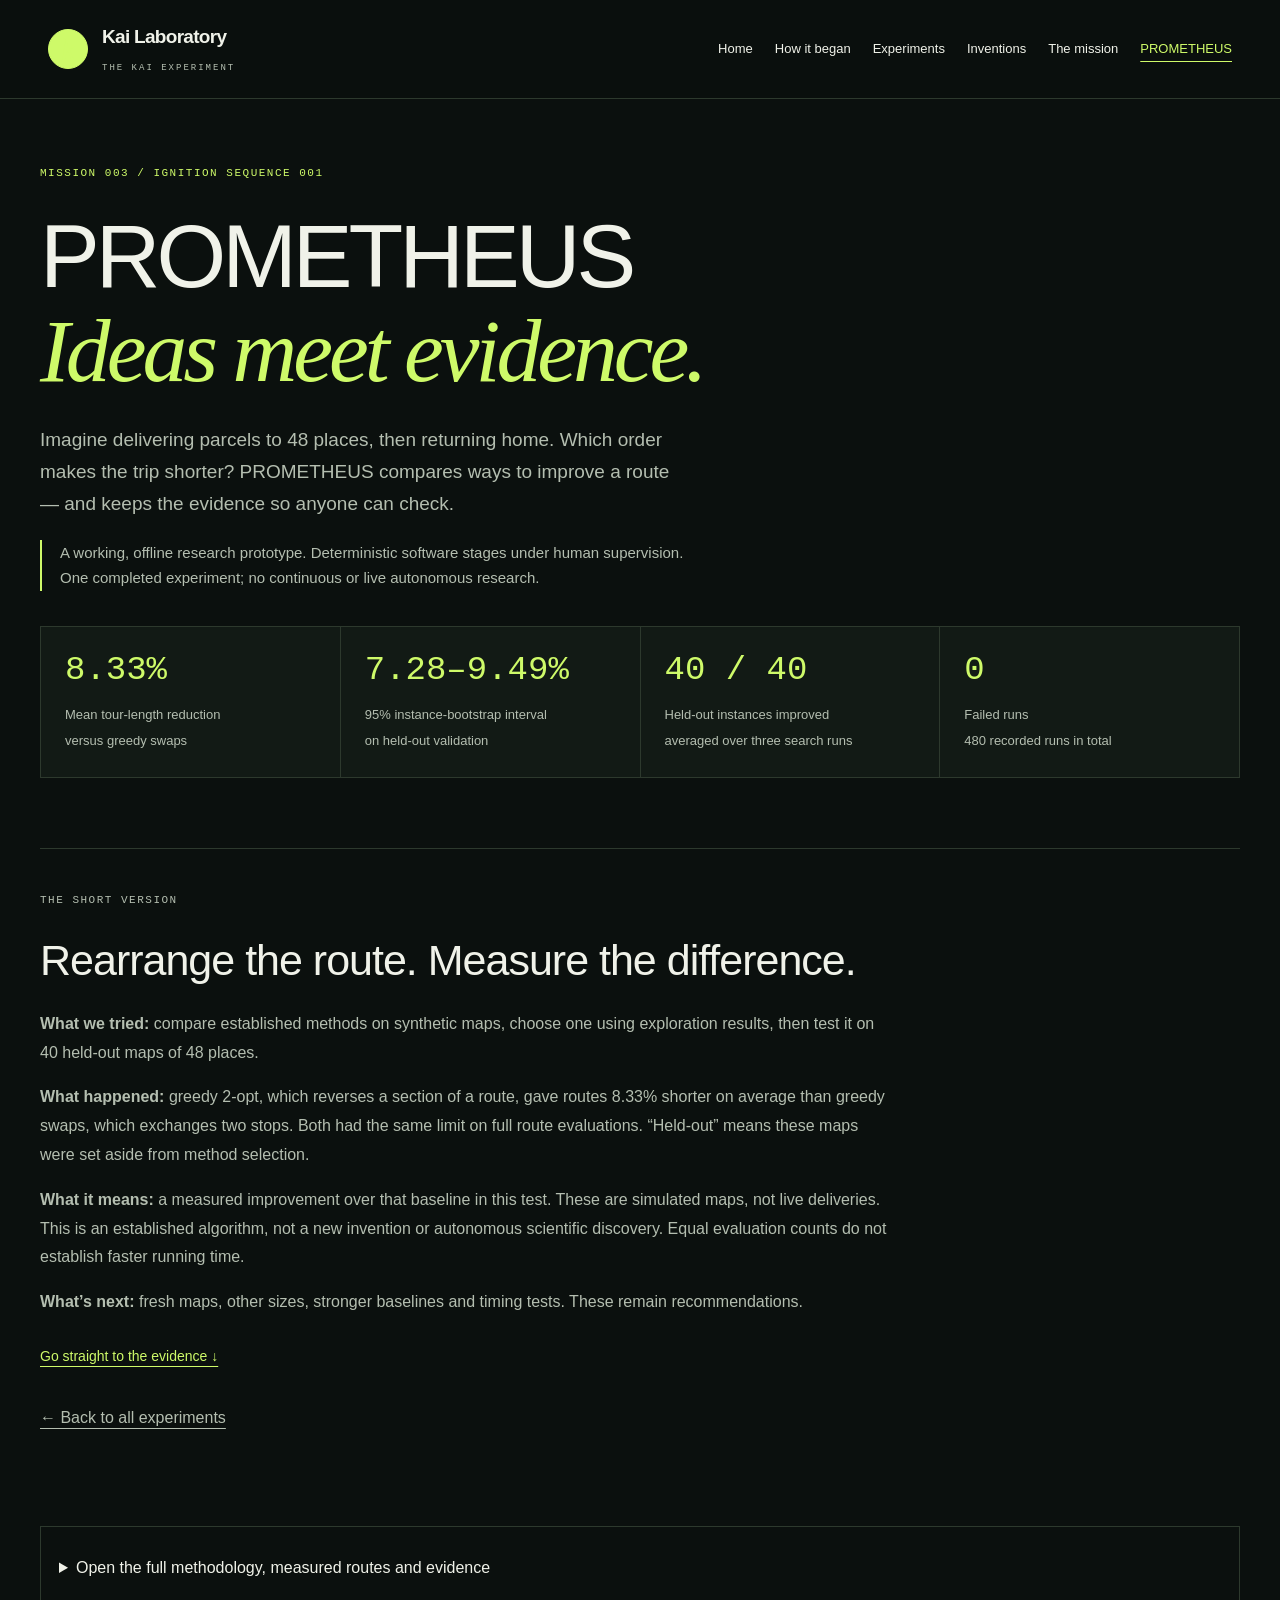
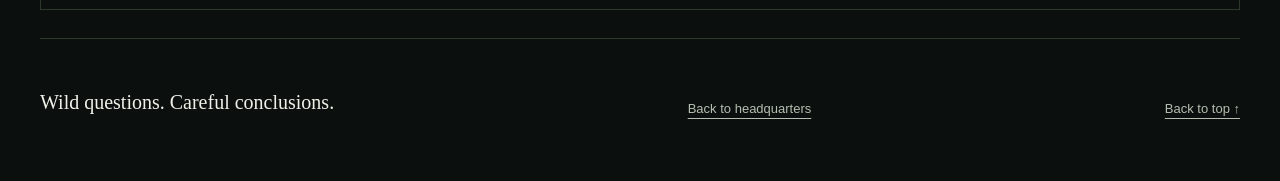
==== commit 9a29242a: "Connect prometheus/index.html to the origin story" ====
--- a/prometheus/index.html
+++ b/prometheus/index.html
@@ -9,7 +9,7 @@
 .research-hero{padding:65px 0 35px}h1{font-size:clamp(43px,9vw,100px);letter-spacing:-.06em;line-height:1.05;font-weight:500;margin:20px 0;overflow-wrap:anywhere}h1 em{font-family:Georgia,serif;color:var(--acid)}.lede{max-width:720px;color:var(--muted);font-size:19px;line-height:1.75}.research-section{padding:42px 0;border-top:1px solid var(--line)}.research-section h2{font-size:clamp(27px,5vw,43px);font-weight:450;letter-spacing:-1px;margin:8px 0 24px}.research-section h3{font-weight:500}.research-section p,.research-section li{color:var(--muted);line-height:1.8;max-width:850px}.metrics{display:grid;grid-template-columns:repeat(auto-fit,minmax(190px,1fr));gap:1px;background:var(--line);border:1px solid var(--line);margin:35px 0}.metric{background:var(--panel);padding:24px}.metric strong{display:block;color:var(--acid);font:34px var(--mono);margin-bottom:12px}.metric span{font-size:13px;line-height:1.7;color:var(--muted)}.roles{display:grid;grid-template-columns:repeat(auto-fit,minmax(min(100%,240px),1fr));gap:18px}.role{background:var(--panel);border:1px solid var(--line);padding:22px}.role h3{color:var(--acid);font:13px var(--mono);letter-spacing:1px}.role p{font-size:14px}table{border-collapse:collapse;width:100%;font-size:14px}th,td{padding:15px 10px;border-bottom:1px solid var(--line);text-align:left;overflow-wrap:anywhere}caption{text-align:left;color:var(--muted);padding-bottom:15px;line-height:1.7}thead th{color:var(--acid)}.tours{display:grid;grid-template-columns:repeat(auto-fit,minmax(min(100%,260px),1fr));gap:20px}figure{margin:0;padding:20px;background:var(--panel);border:1px solid var(--line)}figure svg{width:100%;height:auto;max-height:320px}figcaption{color:var(--muted);font-size:14px;line-height:1.8}pre{overflow:auto;max-width:100%;padding:20px;background:var(--panel);border:1px solid var(--line);font:13px/1.8 var(--mono)}.evidence-links{display:flex;flex-wrap:wrap;gap:8px 24px}.evidence-links a{display:inline-flex;align-items:center;min-height:44px}.note{border-left:2px solid var(--acid);padding-left:18px}@media(max-width:420px){th,td{padding:12px 5px;font-size:12px}}@media(prefers-reduced-motion:reduce){html{scroll-behavior:auto}}
 </style><link rel="stylesheet" href="../assets/laboratory.css"></head><body id="top">
 <a class="skip" href="#main">Skip to content</a>
-<header><div class="shell masthead"><a class="brand" href="../index.html"><span class="mark" aria-hidden="true">k</span>Kai Laboratory<span class="brand-sub">THE KAI EXPERIMENT</span></a><details class="navigation"><summary>Explore the lab <span aria-hidden="true">+</span></summary><nav aria-label="Main navigation"><a href="../index.html">Home</a><a href="../experiments.html">Experiments</a><a href="../inventions.html">Inventions</a><a href="../mission.html">The mission</a><a href="../prometheus/index.html" aria-current="page">PROMETHEUS</a></nav></details><nav class="desktop-nav" aria-label="Main navigation"><a href="../index.html">Home</a><a href="../experiments.html">Experiments</a><a href="../inventions.html">Inventions</a><a href="../mission.html">The mission</a><a href="../prometheus/index.html" aria-current="page">PROMETHEUS</a></nav></div></header>
+<header><div class="shell masthead"><a class="brand" href="../index.html"><span class="mark" aria-hidden="true">k</span>Kai Laboratory<span class="brand-sub">THE KAI EXPERIMENT</span></a><details class="navigation"><summary>Explore the lab <span aria-hidden="true">+</span></summary><nav aria-label="Main navigation"><a href="../index.html">Home</a><a href="../about.html">How it began</a><a href="../experiments.html">Experiments</a><a href="../inventions.html">Inventions</a><a href="../mission.html">The mission</a><a href="../prometheus/index.html" aria-current="page">PROMETHEUS</a></nav></details><nav class="desktop-nav" aria-label="Main navigation"><a href="../index.html">Home</a><a href="../about.html">How it began</a><a href="../experiments.html">Experiments</a><a href="../inventions.html">Inventions</a><a href="../mission.html">The mission</a><a href="../prometheus/index.html" aria-current="page">PROMETHEUS</a></nav></div></header>
 <main id="main" class="wrap"><div class="research-hero"><p class="eyebrow">MISSION 003 / IGNITION SEQUENCE 001</p><h1>PROMETHEUS<br><em>Ideas meet evidence.</em></h1><p class="lede">Imagine delivering parcels to 48 places, then returning home. Which order makes the trip shorter? PROMETHEUS compares ways to improve a route — and keeps the evidence so anyone can check.</p><p class="note lede">A working, offline research prototype. Deterministic software stages under human supervision. One completed experiment; no continuous or live autonomous research.</p>
 <div class="metrics" aria-label="Held-out validation results"><div class="metric"><strong>8.33%</strong><span>Mean tour-length reduction<br>versus greedy swaps</span></div><div class="metric"><strong>7.28–9.49%</strong><span>95% instance-bootstrap interval<br>on held-out validation</span></div><div class="metric"><strong>40 / 40</strong><span>Held-out instances improved<br>averaged over three search runs</span></div><div class="metric"><strong>0</strong><span>Failed runs<br>480 recorded runs in total</span></div></div></div>
 <section class="research-section"><p class="eyebrow">THE SHORT VERSION</p><h2>Rearrange the route. Measure the difference.</h2><p><strong>What we tried:</strong> compare established methods on synthetic maps, choose one using exploration results, then test it on 40 held-out maps of 48 places.</p><p><strong>What happened:</strong> greedy 2-opt, which reverses a section of a route, gave routes 8.33% shorter on average than greedy swaps, which exchanges two stops. Both had the same limit on full route evaluations. “Held-out” means these maps were set aside from method selection.</p><p><strong>What it means:</strong> a measured improvement over that baseline in this test. These are simulated maps, not live deliveries. This is an established algorithm, not a new invention or autonomous scientific discovery. Equal evaluation counts do not establish faster running time.</p><p><strong>What’s next:</strong> fresh maps, other sizes, stronger baselines and timing tests. These remain recommendations.</p><a class="text-link" href="#evidence">Go straight to the evidence ↓</a><p><a href="../experiments.html">← Back to all experiments</a></p></section><details class="principles"><summary>Open the full methodology, measured routes and evidence</summary><section id="method" class="research-section" aria-labelledby="method-title"><span class="number">01 / THE METHOD</span><h2 id="method-title">Three roles. Executable checks.</h2><div class="roles"><article class="role"><h3>INVESTIGATOR</h3><p>A fixed catalog of development-time, AI-assisted hypotheses: reverse tour segments, relocate one city, or use simulated annealing. Each predicts at least a 1% mean reduction.</p></article><article class="role"><h3>SKEPTIC</h3><p>A rule-based gate rejects unmeasurable predictions, holdout leakage and unequal evaluation budgets. Written controls expose confounding factors and limits.</p></article><article class="role"><h3>EXPERIMENTER</h3><p>Standard-library Python executes the comparisons, verifies returned tours, records failures and selects one method before held-out testing.</p></article></div><p>These are deterministic stages, not independently running language-model agents. No APIs, keys, accounts or network connection are needed to reproduce the experiment.</p></section>
--- a/assets/laboratory.css
+++ b/assets/laboratory.css
@@ -3,3 +3,6 @@
 @media(max-width:760px){html{scroll-padding-top:95px}.shell{width:calc(100% - 40px)}.masthead{min-height:80px}.brand{font-size:16px;grid-template-columns:32px auto;column-gap:8px}.brand .mark{width:32px;height:32px;font-size:26px}.brand-sub{font-size:7px;letter-spacing:1.5px}.desktop-nav{display:none}.navigation{display:block;position:relative;border:0;padding:0;margin:0;background:none}.navigation summary{font:12px/1.7 var(--mono);color:var(--acid);padding:13px 0;list-style:none;white-space:nowrap}.navigation summary::-webkit-details-marker{display:none}.navigation summary span{margin-left:8px}.navigation nav{position:absolute;right:0;top:54px;width:min(260px,calc(100vw - 40px));background:var(--panel);border:1px solid var(--line);padding:12px 20px;box-shadow:0 15px 40px #0008}.navigation nav a{min-height:48px;border-bottom:1px solid var(--line)}.hero{grid-template-columns:1fr;padding:45px 0 35px;gap:30px}.hero h1{font-size:clamp(43px,10vw,72px)}.lede{font-size:17px}.instrument{max-width:380px;justify-self:center;transform:none;width:100%;padding:16px}.instrument svg{max-height:260px}.status{flex-wrap:wrap;font-size:9px;gap:8px 18px}.section{padding:40px 0}.cards,.two{grid-template-columns:1fr}.card{padding:24px}.card-symbol{float:right;font-size:32px;margin:0}.card h3{margin-top:24px}.card-link{margin-top:16px}.feature,.story{grid-template-columns:1fr;gap:25px;padding:35px 0}.result{border-left:0;border-top:1px solid var(--line);padding:25px 0 0}.result strong{font-size:66px}.page-intro{padding:38px 0 28px}.page-intro h1{font-size:clamp(39px,9vw,65px);letter-spacing:-2px}.story h2{font-size:32px}.story-body h3{margin-top:20px}.big-result{margin-bottom:0}footer.shell{padding-bottom:28px}.research-hero{padding-top:38px}.research-hero h1{letter-spacing:-2px}.metrics{grid-template-columns:1fr 1fr!important}.metric{min-width:0;padding:18px!important}.metric strong{font-size:26px!important}.research-section{padding:30px 0}.research-section .roles{grid-template-columns:1fr}body>main{max-width:100%}}
 @media(prefers-reduced-motion:reduce){html{scroll-behavior:auto}*,*:before,*:after{animation:none!important;transition:none!important}}
 .calculator-page{padding:0}.calculator-page main{padding:28px 20px}.calculator-page main h1{font-size:clamp(28px,5vw,40px);letter-spacing:-1px}.calculator-page main h2{font-size:20px;letter-spacing:0}.calculator-page main .card{border-radius:8px;margin:18px 0}.calculator-page .hint,.calculator-page .metric small{color:var(--muted)}.calculator-page .metric{background:#1c271f}.calculator-page .metric strong{font-size:clamp(20px,4vw,27px)!important}.calculator-page input{color:#f0f2e9;background:#0b100e;border-color:#71816e}.calculator-page .positive{color:#cefa69}.calculator-page .negative,.calculator-page #warning,.calculator-page .error{color:#ffaaa0}.calculator-page input[aria-invalid="true"]{border-color:#ffaaa0}.calculator-page button{background:var(--acid);color:#10170c}.calculator-page main footer{color:var(--muted)}
+
+/* Mission 004: origin story */
+.founding-quote{background:var(--panel);border:1px solid var(--line);border-left:3px solid var(--acid);border-radius:6px;padding:clamp(20px,4vw,38px);margin:28px 0}.founding-quote blockquote{font:clamp(19px,2.4vw,27px)/1.55 Georgia,serif;margin:12px 0;color:var(--text);overflow-wrap:anywhere}.founding-quote .editorial-note{font-size:13px}.origin-timeline{list-style:none;padding:0;margin:32px 0;border-left:2px solid var(--line)}.origin-timeline li{position:relative;padding:4px 0 22px 30px}.origin-timeline li:before{content:"";position:absolute;left:-7px;top:11px;width:12px;height:12px;border-radius:50%;background:var(--acid)}.origin-timeline strong{font:12px var(--mono);letter-spacing:1px;color:var(--acid)}.origin-timeline p{margin:8px 0}.origin-timeline a{color:var(--acid)}.page-intro>p:not(.eyebrow){max-width:760px}.section>p:not(.eyebrow){max-width:800px}.hero>div:first-child>p:not(.eyebrow){max-width:650px}@media(max-width:760px){.founding-quote{padding:20px}.founding-quote blockquote{font-size:19px}.hero .text-link{display:inline-block;margin-top:16px}}
